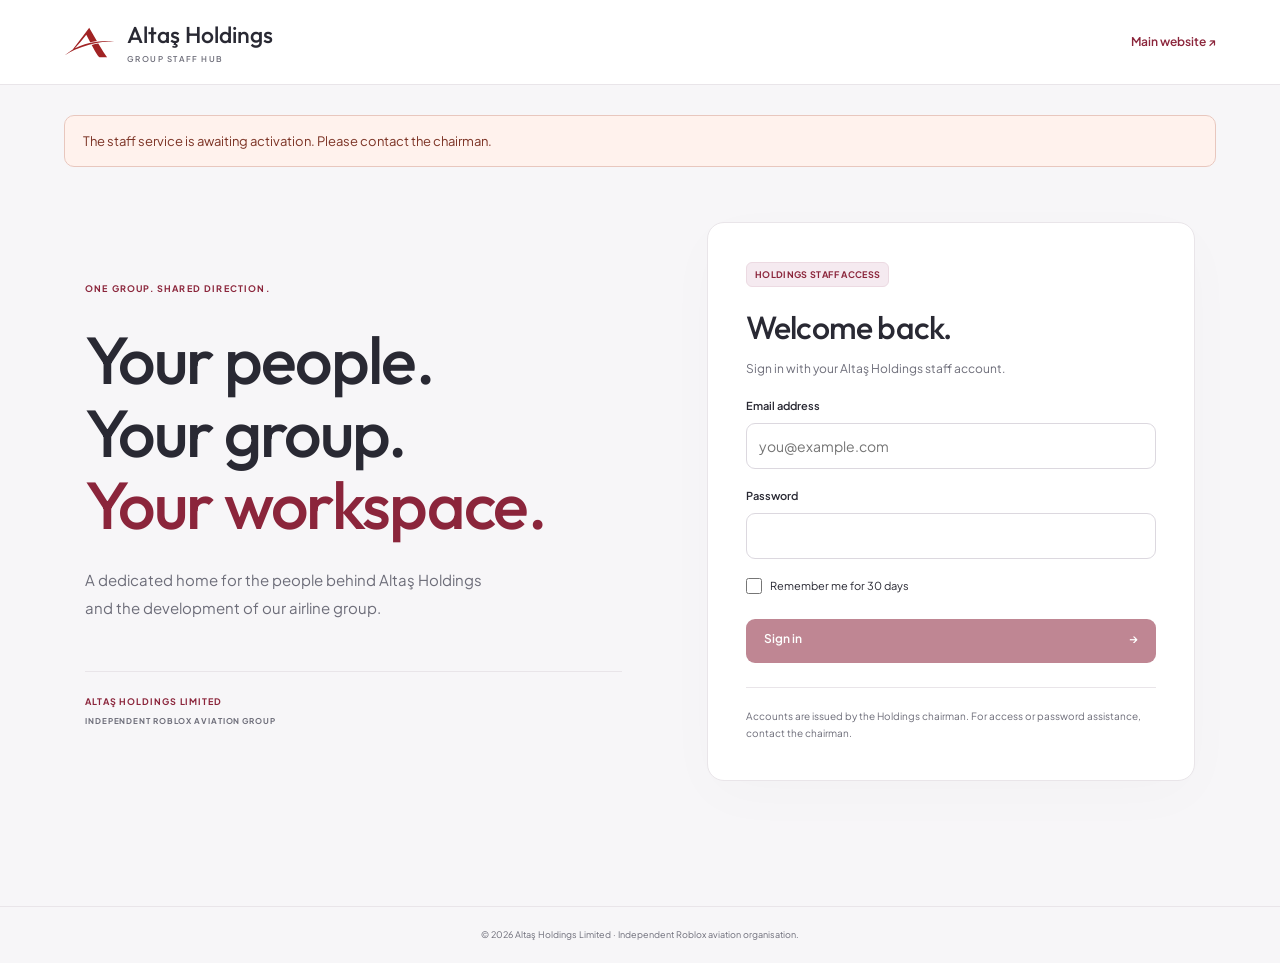
==== staff/index.html @ f90e0956 "Add staff ranks, management permissions, task assignments and audit history" ====
<!doctype html>
<html lang="en"><head><meta charset="utf-8"><meta name="viewport" content="width=device-width,initial-scale=1"><meta name="robots" content="noindex,nofollow"><meta name="theme-color" content="#8b253b"><title>Staff Hub | Altaş Holdings</title><link rel="preconnect" href="https://fonts.googleapis.com"><link rel="preconnect" href="https://fonts.gstatic.com" crossorigin><link href="https://fonts.googleapis.com/css2?family=Outfit:wght@400;500;600;700&family=Plus+Jakarta+Sans:wght@400;500;600;700&display=swap" rel="stylesheet"><link rel="stylesheet" href="/staff/hub.css?v=management-1"><script src="/staff/hub.js?v=management-1" defer></script></head>
<body><header><a class="brand" href="/#/home"><img src="/assets/atlas-logo.svg" alt=""><span>Altaş Holdings<small>GROUP STAFF HUB</small></span></a><a class="back" href="/#/home">Main website ↗</a></header>
<main>
<div id="loading" class="loading" role="status">Connecting to Altaş Staff Hub…</div>
<div id="notice" class="notice" role="status" hidden></div>
<section id="auth" class="auth" hidden><div class="intro"><span class="eyebrow">ONE GROUP. SHARED DIRECTION.</span><h1>Your people.<br>Your group.<br><em>Your workspace.</em></h1><p>A dedicated home for the people behind Altaş Holdings and the development of our airline group.</p><div class="intro-note">ALTAŞ HOLDINGS LIMITED<span>INDEPENDENT ROBLOX AVIATION GROUP</span></div></div>
<div class="auth-card"><span class="tag">HOLDINGS STAFF ACCESS</span><h2 id="auth-title">Welcome back.</h2><p id="auth-description">Sign in with your Altaş Holdings staff account.</p>
<form id="login-form"><label>Email address<input type="email" name="email" autocomplete="username" required maxlength="254" placeholder="you@example.com"></label><label>Password<input type="password" name="password" autocomplete="current-password" required maxlength="128"></label><label class="check"><input type="checkbox" name="remember">Remember me for 30 days</label><button type="submit">Sign in <span>→</span></button></form>
<form id="setup-form" hidden><p class="form-help">First-time setup is for the chairman only. Use the private setup key configured in Cloudflare.</p><label>Setup key<input type="password" name="setupKey" required minlength="32" autocomplete="off"></label><label>Your name<input name="name" required minlength="2" maxlength="80" autocomplete="name"></label><label>Email address<input type="email" name="email" required autocomplete="username" maxlength="254"></label><label>Create password<input type="password" name="password" required minlength="6" maxlength="128" autocomplete="new-password"></label><p class="form-help">Use at least 6 characters.</p><button type="submit">Create chairman account →</button></form>
<form id="invite-form" hidden><p class="form-help">This invitation creates your individual Altaş staff account. Use at least 6 characters for your password.</p><label>Create password<input type="password" name="password" required minlength="6" maxlength="128" autocomplete="new-password"></label><label>Confirm password<input type="password" name="confirm" required minlength="6" maxlength="128" autocomplete="new-password"></label><button type="submit">Create my account →</button></form>
<p class="auth-foot" id="auth-foot">Accounts are issued by the Holdings chairman. For access or password assistance, contact the chairman.</p><button class="text-button" id="setup-toggle" type="button" hidden>First-time chairman setup</button><a id="return-login" href="/staff/" hidden>Return to sign in</a></div></section>
<section id="workspace" class="workspace" hidden><aside><div class="workspace-label">YOUR WORKSPACE</div><button type="button" id="workspace-menu" class="workspace-menu" aria-expanded="false" aria-controls="workspace-nav">Workspace menu ▾</button><nav id="workspace-nav" aria-label="Staff hub"><button class="nav-item active" data-tab="overview">Overview <span>01</span></button><button class="nav-item" data-tab="announcements">Announcements <span>02</span></button><button class="nav-item" data-tab="resources">Documents & links <span>03</span></button><button class="nav-item" data-tab="tasks">Tasks <span>04</span></button><button class="nav-item management-only" data-tab="directory" hidden>Staff directory <span>05</span></button><button class="nav-item chairman-only" data-tab="ranks" hidden>Ranks & permissions <span>06</span></button><button class="nav-item chairman-only" data-tab="activity" hidden>Activity log <span>07</span></button><button class="nav-item chairman-only" data-tab="team" hidden>Staff management <span>08</span></button><button class="nav-item" data-tab="account">My account <span>09</span></button></nav><div class="aside-bottom"><div id="identity"></div><button class="text-button" id="logout">Sign out →</button></div></aside>
<div class="workspace-body"><div class="workspace-top"><span class="eyebrow">ALTAŞ HOLDINGS LIMITED</span><span id="role-badge" class="tag"></span></div>
<section class="tab" id="tab-overview"><div class="welcome"><span>GROUP STAFF HUB</span><h1 id="greeting">Welcome to Altaş.</h1><p>Keep up with group announcements, find shared resources and stay connected with Holdings.</p></div><div id="hub-stats" class="stats-grid" aria-label="Workspace summary"></div><div class="quick-grid"><button class="quick-card" data-tab="tasks"><small>KEEP THINGS MOVING</small><h2>Tasks & assignments</h2><p>Your priorities, progress and upcoming deadlines.</p><b>View tasks ↗</b></button><button class="quick-card" data-tab="announcements"><small>STAY INFORMED</small><h2>Group announcements</h2><p>Updates from Holdings leadership.</p><b>Read updates ↗</b></button><button class="quick-card" data-tab="resources"><small>WORK TOGETHER</small><h2>Your shared resources</h2><p>Documents and links for group staff.</p><b>Browse resources ↗</b></button></div><div class="section-line"><h2>Our airline group</h2><span>OWNED SUBSIDIARY</span></div><article class="company-card"><div class="company-mark">C</div><div><h3>Corendon Airlines Roblox</h3><p>Part of the Altaş Holdings group.</p></div><a href="https://corendonvirtual.zone.id/" target="_blank" rel="noopener noreferrer">Visit airline ↗</a></article><p class="subtle">Your Altaş account is managed by Holdings. Airline staff portals maintain their own access permissions.</p></section>
<section class="tab" id="tab-announcements" hidden><div class="section-heading"><span class="eyebrow">FROM GROUP LEADERSHIP</span><h1>Announcements</h1><p>The latest updates for Altaş Holdings staff.</p></div><form id="announcement-form" class="panel management-only" hidden><h2>Publish an announcement</h2><label>Title<input name="title" required minlength="3" maxlength="120"></label><label>Message<textarea name="body" required minlength="5" maxlength="8000" rows="5"></textarea></label><button type="submit">Publish announcement →</button></form><div id="announcements-list"></div></section>
<section class="tab" id="tab-resources" hidden><div class="section-heading"><span class="eyebrow">THE GROUP TOOLKIT</span><h1>Documents & links</h1><p>Shared resources for your work at Holdings.</p></div><form id="resource-form" class="panel management-only" hidden><h2>Add a shared resource</h2><label>Title<input name="title" required minlength="2" maxlength="120"></label><label>HTTPS link<input name="url" type="url" required placeholder="https://…" maxlength="2000"></label><p class="form-help">Set access permissions in the document’s own service before sharing a link.</p><button type="submit">Add resource →</button></form><div id="resources-list"></div></section>
<section class="tab" id="tab-team" hidden><div class="section-heading"><span class="eyebrow">CHAIRMAN CONTROLS</span><h1>Staff management</h1><p>Invite Holdings staff and manage their access. Assign ranks and departments in the Staff directory.</p></div><form id="new-invite-form" class="panel"><h2>Invite a staff member</h2><div class="fields"><label>Staff name<input name="name" required minlength="2" maxlength="80"></label><label>Email address<input name="email" type="email" required maxlength="254"></label></div><button type="submit">Create invitation →</button><p class="form-help">Invitation links expire after 48 hours. Share each link privately with its intended staff member.</p></form><div id="invite-result" class="panel" hidden><h3>Invitation ready</h3><p>Copy this link and send it privately to the staff member. It is not emailed automatically.</p><label>Private invitation link<input id="invite-link" readonly></label><button id="copy-invite" type="button">Copy invitation link</button></div><h2 class="list-heading">Staff accounts</h2><div id="staff-list"></div><h2 class="list-heading">Pending invitations</h2><div id="pending-list"></div></section>

<section class="tab" id="tab-tasks" hidden><div class="section-heading"><span class="eyebrow">WORK & PRIORITIES</span><h1>Tasks & assignments</h1><p>Management can assign work. Staff can track and update their own tasks.</p></div>
<form id="task-form" class="panel management-only" hidden><h2>Assign a task</h2><label>Title<input name="title" required minlength="3" maxlength="120"></label><label>Details<textarea name="description" maxlength="4000" rows="3"></textarea></label><div class="fields"><label>Assign to<select name="assignee_id" id="task-assignee" required></select></label><label>Due date (optional)<input type="date" name="due_date"></label></div><label>Priority<select name="priority"><option value="normal">Normal</option><option value="high">High</option></select></label><button type="submit">Assign task →</button></form>
<div class="toolbar"><label>Show tasks<select id="task-filter"><option value="open">Open tasks</option><option value="all">All tasks</option><option value="done">Completed tasks</option></select></label><button type="button" class="secondary" id="refresh-tasks">Refresh</button></div><div id="tasks-list"></div></section>
<section class="tab" id="tab-directory" hidden><div class="section-heading"><span class="eyebrow">OUR PEOPLE</span><h1>Staff directory</h1><p>Find staff by name, rank or department. The chairman can update assignments here.</p></div><label class="search-label">Search staff<input type="search" id="staff-search" placeholder="Name, rank, department…" maxlength="100"></label><div id="directory-list"></div></section>
<section class="tab" id="tab-ranks" hidden><div class="section-heading"><span class="eyebrow">CHAIRMAN CONTROLS</span><h1>Ranks & permissions</h1><p>Create ranks and choose their portal permissions. Rank names do not grant chairman access.</p></div><div class="panel permission-note"><h2>Access levels</h2><p><strong>Chairman:</strong> staff invitations, access, ranks, activity log and all management tools.</p><p><strong>Management:</strong> announcements, shared resources, staff directory and task assignments.</p><p><strong>Standard staff:</strong> read announcements and resources, update their own tasks and account.</p></div><form id="rank-form" class="panel"><h2>Create a rank</h2><label>Rank name<input name="name" required minlength="2" maxlength="60" placeholder="e.g. Digital Development Lead"></label><label>Portal permissions<select name="management"><option value="false">Standard staff</option><option value="true">Management</option></select></label><button type="submit">Create rank →</button></form><div id="ranks-list"></div></section>
<section class="tab" id="tab-activity" hidden><div class="section-heading"><span class="eyebrow">CHAIRMAN CONTROLS</span><h1>Management activity</h1><p>The latest 100 rank, access, content and task changes, recorded from this update onwards.</p></div><button id="refresh-activity" type="button" class="secondary">Refresh log</button><div id="activity-list"></div></section>
<section class="tab" id="tab-account" hidden><div class="section-heading"><span class="eyebrow">PERSONAL SETTINGS</span><h1>My account</h1><p id="account-summary"></p></div><form id="password-form" class="panel"><h2>Change password</h2><label>Current password<input type="password" name="currentPassword" required autocomplete="current-password" maxlength="128"></label><label>New password<input type="password" name="password" required minlength="6" maxlength="128" autocomplete="new-password"></label><label>Confirm new password<input type="password" name="confirm" required minlength="6" maxlength="128" autocomplete="new-password"></label><p class="form-help">Use at least 6 characters. Changing your password signs out your other sessions.</p><button type="submit">Update password →</button></form></section>
</div></section></main><footer>© <span id="year"></span> Altaş Holdings Limited · Independent Roblox aviation organisation.</footer></body></html>
---- staff/hub.css ----
:root{--wine:#8b253b;--deep:#642135;--ink:#292933;--muted:#6d6d79;--line:#e9e5e9;--paper:#f7f6f8}*{box-sizing:border-box}body{margin:0;font:14px/1.7 'Plus Jakarta Sans',system-ui,sans-serif;color:var(--ink);background:var(--paper)}[hidden]{display:none!important}a{color:inherit;text-decoration:none}h1,h2,h3,p{margin:0}h1,h2,h3{font-family:Outfit,system-ui,sans-serif;line-height:1.2;font-weight:500;letter-spacing:-.025em}header{height:85px;background:white;border-bottom:1px solid var(--line);padding:0 5%;display:flex;align-items:center;justify-content:space-between;gap:20px}.brand{display:flex;align-items:center;gap:12px;font:500 23px Outfit,sans-serif}.brand img{width:51px;height:48px}.brand small{display:block;font:600 8px 'Plus Jakarta Sans',sans-serif;letter-spacing:.18em;color:var(--muted);margin-top:5px}.back{font-size:12px;color:var(--wine);font-weight:600}main{max-width:1400px;margin:auto;padding:30px 5% 70px;min-height:calc(100svh - 160px)}.auth{display:grid;grid-template-columns:1.1fr 1fr;gap:85px;align-items:center;max-width:1110px;margin:55px auto}.eyebrow{font-size:9px;letter-spacing:.13em;font-weight:700;color:var(--wine)}.intro h1{font-size:clamp(44px,5.2vw,72px);margin:25px 0;line-height:1.09}.intro h1 em{font-style:normal;color:var(--wine)}.intro>p{font-size:15px;max-width:405px;color:var(--muted);line-height:1.9}.intro-note{margin-top:48px;padding-top:22px;border-top:1px solid var(--line);font-size:9px;letter-spacing:.1em;color:var(--wine);font-weight:700}.intro-note span{display:block;font-size:8px;margin-top:6px;color:var(--muted)}.auth-card,.panel,.quick-card,.company-card,.announcement,.resource,.person,.empty{background:white;border:1px solid var(--line);border-radius:17px}.auth-card{padding:38px;box-shadow:0 15px 60px #38203405}.tag{display:inline-block;background:#f5eaf0;border:1px solid #ecdae2;color:var(--wine);border-radius:6px;padding:4px 8px;font-size:9px;font-weight:700;letter-spacing:.04em}.auth-card h2{font-size:32px;margin:21px 0 12px}.auth-card>p{font-size:12px;color:var(--muted)}label{display:block;font-size:11px;font-weight:600;margin:18px 0 0}input,textarea{width:100%;display:block;margin-top:7px;border:1px solid #dcd8df;border-radius:9px;padding:12px;font:14px 'Plus Jakarta Sans',sans-serif;background:white;color:var(--ink);min-height:46px}textarea{resize:vertical}button{font:600 12px 'Plus Jakarta Sans',sans-serif;cursor:pointer;border:0;border-radius:9px;background:var(--wine);color:white;min-height:44px;padding:12px 18px;transition:background .2s}button:hover{background:var(--deep)}button:disabled{opacity:.55;cursor:wait}form>button{margin-top:24px}#login-form>button,#invite-form>button,#setup-form>button{width:100%;display:flex;justify-content:space-between}.check{display:flex;align-items:center;gap:8px;font-weight:400}.check input{margin:0;width:16px;height:16px;min-height:0;accent-color:var(--wine)}.auth-foot{margin-top:24px!important;padding-top:20px;border-top:1px solid var(--line);font-size:10px!important}.form-help{font-size:11px;color:var(--muted);margin-top:12px}.text-button{background:none;color:var(--wine);font-size:11px;padding:8px 0}.text-button:hover{background:none;color:var(--deep);text-decoration:underline}#return-login{display:block;margin-top:18px;color:var(--wine);font-size:12px}.notice{position:sticky;top:12px;z-index:20;background:#fff2ed;border:1px solid #e8c7be;border-radius:10px;padding:14px 18px;margin-bottom:24px;color:#7c3325;font-size:13px;white-space:pre-wrap}.notice.success{background:#eef7f1;border-color:#c0dccb;color:#245a3a}.loading{padding:70px 0;text-align:center;color:var(--muted)}.workspace{display:grid;grid-template-columns:210px minmax(0,1fr);gap:40px;margin-top:6px}aside{border-right:1px solid var(--line);padding:25px 24px 0 0}.workspace-label{font-size:8px;font-weight:700;letter-spacing:.13em;color:var(--muted);margin-bottom:20px}.nav-item{width:100%;text-align:left;background:transparent;color:var(--muted);padding:12px;margin:3px 0;font-size:11px;display:flex;align-items:center;justify-content:space-between;gap:8px}.nav-item span{font-size:9px;opacity:.6}.nav-item:hover,.nav-item.active{background:#f0e3e9;color:var(--wine)}.aside-bottom{margin-top:70px;padding-top:20px;border-top:1px solid var(--line);font-size:11px}.aside-bottom small{display:block;color:var(--muted);font-size:9px;overflow-wrap:anywhere}.workspace-top{display:flex;justify-content:space-between;align-items:center;gap:20px;margin:16px 0 28px}.welcome{background:linear-gradient(120deg,#9b2d45,#73233b);color:white;padding:34px;border-radius:17px}.welcome>span{font-size:8px;letter-spacing:.14em;color:#f5dce5}.welcome h1{font-size:clamp(29px,3vw,43px);margin:12px 0 15px}.welcome p{font-size:12px;color:#f1dce5;max-width:550px}.quick-grid{display:grid;grid-template-columns:1fr 1fr;gap:18px;margin-top:22px}.quick-card{color:var(--ink);text-align:left;padding:26px;min-height:195px}.quick-card:hover{background:#fff;border-color:#c49aab}.quick-card small{font-size:8px;color:var(--wine);letter-spacing:.12em}.quick-card h2{font-size:23px;margin-top:18px}.quick-card p{font-size:11px;color:var(--muted);margin-top:9px;font-weight:400}.quick-card b{display:block;margin-top:20px;font-size:11px;color:var(--wine)}.section-line{display:flex;justify-content:space-between;align-items:center;gap:20px;margin:35px 0 16px}.section-line h2,.list-heading{font-size:21px}.section-line span{font-size:8px;letter-spacing:.08em;color:var(--muted)}.company-card{padding:22px;display:flex;align-items:center;gap:18px}.company-mark{display:grid;place-items:center;width:46px;height:46px;border-radius:12px;background:#fff1f1;color:#c32935;font:600 28px Outfit,sans-serif}.company-card h3{font-size:19px}.company-card p{font-size:10px;color:var(--muted);margin-top:5px}.company-card a{font-size:10px;color:var(--wine);margin-left:auto}.subtle{font-size:10px;color:var(--muted);margin-top:22px}.section-heading{margin:36px 0 28px}.section-heading h1{font-size:40px;margin:12px 0}.section-heading p{font-size:12px;color:var(--muted)}.panel{padding:28px;margin-bottom:24px}.panel h2{font-size:23px}.panel p{font-size:11px;color:var(--muted);margin-top:12px}.fields{display:grid;grid-template-columns:1fr 1fr;gap:18px}.announcement,.resource,.person{padding:24px;margin-bottom:14px}.announcement h2{font-size:25px}.announcement .meta{font-size:10px;color:var(--muted);margin:10px 0 18px}.announcement .body{white-space:pre-wrap;overflow-wrap:anywhere;font-size:13px}.resource{display:flex;justify-content:space-between;align-items:center;gap:20px}.resource a{font-weight:600;color:var(--wine);overflow-wrap:anywhere}.person{display:flex;align-items:center;justify-content:space-between;gap:18px}.person h3{font-size:20px}.person small{display:block;color:var(--muted);font-size:10px;overflow-wrap:anywhere}.person button{font-size:10px;padding:9px 12px}.empty{padding:35px;color:var(--muted);font-size:12px;border-style:dashed}.list-heading{margin:30px 0 18px}.delete-button{background:#faf1f3;color:var(--wine);min-height:36px;padding:8px 12px;font-size:10px}.delete-button:hover{background:#f1dbe1}footer{padding:20px 5%;font-size:9px;color:var(--muted);border-top:1px solid var(--line);text-align:center}:focus-visible{outline:3px solid #be7a91;outline-offset:3px}input:focus-visible,textarea:focus-visible{outline-offset:1px}
@media(max-width:950px){.auth{gap:35px;margin:35px auto}.auth-card{padding:28px}.workspace{grid-template-columns:175px minmax(0,1fr);gap:25px}.quick-grid{grid-template-columns:1fr}.quick-card{min-height:0}.intro h1{font-size:50px}}
@media(max-width:680px){header{height:72px;padding:0 20px}.brand{font-size:19px}.brand img{width:42px;height:40px}.back{font-size:10px}main{padding:20px 18px 45px}.auth{grid-template-columns:1fr;margin:10px auto;gap:26px}.intro h1{font-size:40px;margin:14px 0}.intro h1 br{display:none}.intro h1 em{display:block}.intro>p{font-size:12px}.intro-note{display:none}.eyebrow{font-size:8px}.auth-card{padding:25px}.workspace{display:block}aside{border:0;padding:0}.workspace-label{display:none}aside nav{display:flex;gap:7px;overflow:auto;padding-bottom:12px;border-bottom:1px solid var(--line)}.nav-item{width:auto;flex-shrink:0;font-size:10px;padding:10px 13px;margin:0}.nav-item span{display:none}.aside-bottom{display:none}.workspace-top{margin:20px 0}.welcome{padding:26px}.welcome h1{font-size:31px}.quick-grid{grid-template-columns:1fr;gap:12px}.quick-card{padding:22px}.company-card{gap:12px;flex-wrap:wrap;padding:20px}.company-card h3{font-size:17px}.company-card a{margin-left:58px}.section-heading h1{font-size:34px}.section-heading{margin-top:28px}.fields{grid-template-columns:1fr;gap:0}.panel{padding:22px}.person{align-items:flex-start;flex-direction:column}.section-line span{font-size:7px}.resource{align-items:flex-start}.announcement{padding:22px}.workspace-body{min-width:0}}
@media(prefers-reduced-motion:reduce){*{transition:none!important}}

select{width:100%;display:block;margin-top:7px;border:1px solid #dcd8df;border-radius:9px;padding:12px;font:14px 'Plus Jakarta Sans',sans-serif;background:white;color:var(--ink);min-height:46px}select:focus-visible{outline:3px solid #be7a91;outline-offset:1px}.stats-grid{display:grid;grid-template-columns:repeat(3,minmax(0,1fr));gap:14px;margin-top:22px}.stat-card{background:white;border:1px solid var(--line);border-radius:14px;padding:18px}.stat-card strong{display:block;color:var(--wine);font:500 30px Outfit,sans-serif}.stat-card span{font-size:11px;color:var(--muted)}.secondary{background:#eee5ea;color:var(--wine)}.secondary:hover{background:#e4d3dc}.toolbar{display:flex;align-items:flex-end;gap:16px;justify-content:space-between;margin:0 0 22px}.toolbar label{flex:1;max-width:300px;margin:0}.search-label{margin-bottom:24px}.directory-card{display:block}.directory-card .tag{margin-top:12px}.profile-form{padding-top:10px;margin-top:14px;border-top:1px solid var(--line)}.profile-form>button{margin-top:18px}.task-card h2{margin-top:14px}.task-description{white-space:pre-wrap;overflow-wrap:anywhere}.task-card>button{margin-top:15px}.task-card>label{max-width:300px}.overdue{color:#a72b38!important;font-weight:600}.activity-card{margin-top:14px}.activity-card .meta{font-size:10px}.permission-note p{line-height:1.8}.directory-card h2,.task-card h2{overflow-wrap:anywhere}.workspace aside{padding-right:15px}.workspace{grid-template-columns:220px minmax(0,1fr)}
@media(max-width:950px){.workspace{grid-template-columns:185px minmax(0,1fr)}}
@media(max-width:680px){.workspace{display:block}.stats-grid{gap:8px}.stat-card{padding:13px 10px}.stat-card span{font-size:9px}.stat-card strong{font-size:25px}.toolbar{gap:10px}.directory-card .fields{display:block}}

.workspace-menu{display:none}@media(max-width:680px){.workspace-menu{display:flex;width:100%;justify-content:space-between;background:white;color:var(--wine);border:1px solid var(--line);text-align:left;font-size:12px}.workspace-menu:hover{background:#f0e3e9}aside nav{display:none;overflow:visible;margin-top:10px;padding:0 0 12px}aside.menu-open nav{display:grid;grid-template-columns:1fr 1fr;gap:6px}.nav-item{width:100%;font-size:11px;white-space:normal;justify-content:flex-start;text-align:left}}
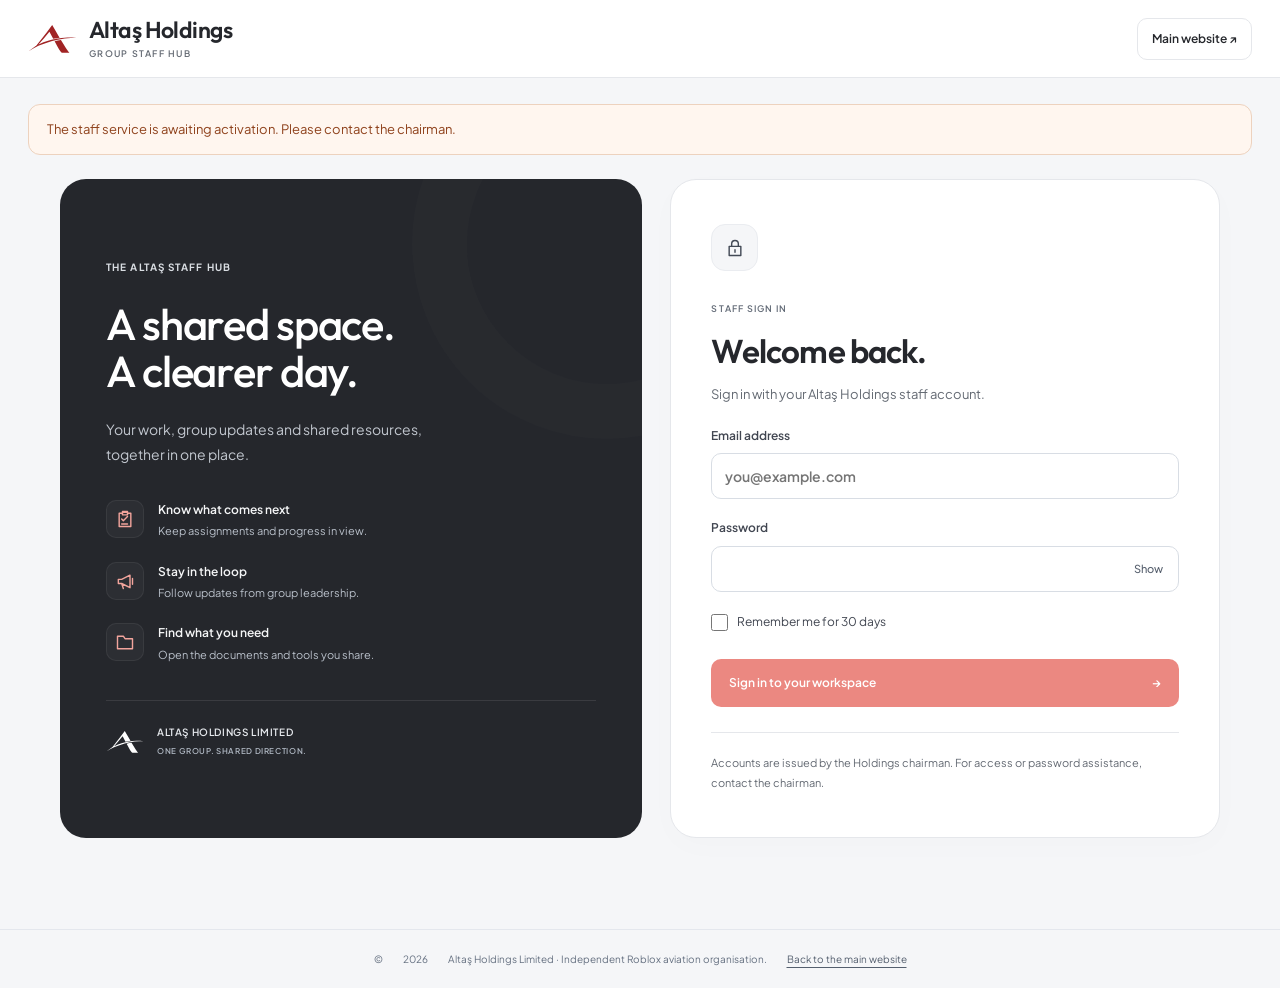
==== commit e078feab: "Polish Altaş public pages and redesign the staff workspace with task previews, accessible navigation" ====
--- a/staff/index.html
+++ b/staff/index.html
@@ -1,27 +1,28 @@
 <!doctype html>
-<html lang="en"><head><meta charset="utf-8"><meta name="viewport" content="width=device-width,initial-scale=1"><meta name="robots" content="noindex,nofollow"><meta name="theme-color" content="#8b253b"><title>Staff Hub | Altaş Holdings</title><link rel="preconnect" href="https://fonts.googleapis.com"><link rel="preconnect" href="https://fonts.gstatic.com" crossorigin><link href="https://fonts.googleapis.com/css2?family=Outfit:wght@400;500;600;700&family=Plus+Jakarta+Sans:wght@400;500;600;700&display=swap" rel="stylesheet"><link rel="stylesheet" href="/staff/hub.css?v=management-1"><script src="/staff/hub.js?v=management-1" defer></script></head>
-<body><header><a class="brand" href="/#/home"><img src="/assets/atlas-logo.svg" alt=""><span>Altaş Holdings<small>GROUP STAFF HUB</small></span></a><a class="back" href="/#/home">Main website ↗</a></header>
-<main>
-<div id="loading" class="loading" role="status">Connecting to Altaş Staff Hub…</div>
-<div id="notice" class="notice" role="status" hidden></div>
-<section id="auth" class="auth" hidden><div class="intro"><span class="eyebrow">ONE GROUP. SHARED DIRECTION.</span><h1>Your people.<br>Your group.<br><em>Your workspace.</em></h1><p>A dedicated home for the people behind Altaş Holdings and the development of our airline group.</p><div class="intro-note">ALTAŞ HOLDINGS LIMITED<span>INDEPENDENT ROBLOX AVIATION GROUP</span></div></div>
-<div class="auth-card"><span class="tag">HOLDINGS STAFF ACCESS</span><h2 id="auth-title">Welcome back.</h2><p id="auth-description">Sign in with your Altaş Holdings staff account.</p>
-<form id="login-form"><label>Email address<input type="email" name="email" autocomplete="username" required maxlength="254" placeholder="you@example.com"></label><label>Password<input type="password" name="password" autocomplete="current-password" required maxlength="128"></label><label class="check"><input type="checkbox" name="remember">Remember me for 30 days</label><button type="submit">Sign in <span>→</span></button></form>
+<html lang="en"><head><meta charset="utf-8"><meta name="viewport" content="width=device-width,initial-scale=1"><meta name="robots" content="noindex,nofollow"><meta name="theme-color" content="#8b253b"><title>Staff Hub | Altaş Holdings</title><link rel="preconnect" href="https://fonts.googleapis.com"><link rel="preconnect" href="https://fonts.gstatic.com" crossorigin><link href="https://fonts.googleapis.com/css2?family=Outfit:wght@400;500;600;700&family=Plus+Jakarta+Sans:wght@400;500;600;700&display=swap" rel="stylesheet"><link rel="stylesheet" href="/staff/hub.css?v=launch-20261030"><script src="/staff/hub.js?v=launch-20261030" defer></script></head>
+<body><a class="skip-link" href="#hub-main">Skip to workspace</a><header><a class="brand" href="/#/home"><img src="/assets/atlas-logo.svg" alt=""><span>Altaş Holdings<small>GROUP STAFF HUB</small></span></a><a class="back" href="/#/home">Main website ↗</a></header>
+<main id="hub-main" tabindex="-1">
+<div id="loading" class="loading" role="status"><span class="loading-dot" aria-hidden="true"></span>Opening your workspace…</div>
+<div id="notice" class="notice" role="status" tabindex="-1" hidden></div>
+<section id="auth" class="auth" hidden><div class="intro"><span class="eyebrow">THE ALTAŞ STAFF HUB</span><h1>A shared space.<br>A clearer day.</h1><p>Your work, group updates and shared resources, together in one place.</p><ul class="auth-benefits"><li><span data-icon="tasks" aria-hidden="true"></span><div><strong>Know what comes next</strong><span>Keep assignments and progress in view.</span></div></li><li><span data-icon="announcements" aria-hidden="true"></span><div><strong>Stay in the loop</strong><span>Follow updates from group leadership.</span></div></li><li><span data-icon="resources" aria-hidden="true"></span><div><strong>Find what you need</strong><span>Open the documents and tools you share.</span></div></li></ul><div class="intro-note"><img src="/assets/atlas-logo.svg" alt=""><div>ALTAŞ HOLDINGS LIMITED<span>ONE GROUP. SHARED DIRECTION.</span></div></div></div>
+<div class="auth-card"><span class="auth-lock" data-icon="lock" aria-hidden="true"></span><span class="tag">STAFF SIGN IN</span><h2 id="auth-title">Welcome back.</h2><p id="auth-description">Sign in with your Altaş Holdings staff account.</p>
+<form id="login-form"><label>Email address<input type="email" name="email" autocomplete="username" required maxlength="254" placeholder="you@example.com"></label><label>Password<input type="password" name="password" autocomplete="current-password" required maxlength="128"></label><label class="check"><input type="checkbox" name="remember">Remember me for 30 days</label><button type="submit">Sign in to your workspace <span aria-hidden="true">→</span></button></form>
 <form id="setup-form" hidden><p class="form-help">First-time setup is for the chairman only. Use the private setup key configured in Cloudflare.</p><label>Setup key<input type="password" name="setupKey" required minlength="32" autocomplete="off"></label><label>Your name<input name="name" required minlength="2" maxlength="80" autocomplete="name"></label><label>Email address<input type="email" name="email" required autocomplete="username" maxlength="254"></label><label>Create password<input type="password" name="password" required minlength="6" maxlength="128" autocomplete="new-password"></label><p class="form-help">Use at least 6 characters.</p><button type="submit">Create chairman account →</button></form>
 <form id="invite-form" hidden><p class="form-help">This invitation creates your individual Altaş staff account. Use at least 6 characters for your password.</p><label>Create password<input type="password" name="password" required minlength="6" maxlength="128" autocomplete="new-password"></label><label>Confirm password<input type="password" name="confirm" required minlength="6" maxlength="128" autocomplete="new-password"></label><button type="submit">Create my account →</button></form>
 <p class="auth-foot" id="auth-foot">Accounts are issued by the Holdings chairman. For access or password assistance, contact the chairman.</p><button class="text-button" id="setup-toggle" type="button" hidden>First-time chairman setup</button><a id="return-login" href="/staff/" hidden>Return to sign in</a></div></section>
-<section id="workspace" class="workspace" hidden><aside><div class="workspace-label">YOUR WORKSPACE</div><button type="button" id="workspace-menu" class="workspace-menu" aria-expanded="false" aria-controls="workspace-nav">Workspace menu ▾</button><nav id="workspace-nav" aria-label="Staff hub"><button class="nav-item active" data-tab="overview">Overview <span>01</span></button><button class="nav-item" data-tab="announcements">Announcements <span>02</span></button><button class="nav-item" data-tab="resources">Documents & links <span>03</span></button><button class="nav-item" data-tab="tasks">Tasks <span>04</span></button><button class="nav-item management-only" data-tab="directory" hidden>Staff directory <span>05</span></button><button class="nav-item chairman-only" data-tab="ranks" hidden>Ranks & permissions <span>06</span></button><button class="nav-item chairman-only" data-tab="activity" hidden>Activity log <span>07</span></button><button class="nav-item chairman-only" data-tab="team" hidden>Staff management <span>08</span></button><button class="nav-item" data-tab="account">My account <span>09</span></button></nav><div class="aside-bottom"><div id="identity"></div><button class="text-button" id="logout">Sign out →</button></div></aside>
-<div class="workspace-body"><div class="workspace-top"><span class="eyebrow">ALTAŞ HOLDINGS LIMITED</span><span id="role-badge" class="tag"></span></div>
-<section class="tab" id="tab-overview"><div class="welcome"><span>GROUP STAFF HUB</span><h1 id="greeting">Welcome to Altaş.</h1><p>Keep up with group announcements, find shared resources and stay connected with Holdings.</p></div><div id="hub-stats" class="stats-grid" aria-label="Workspace summary"></div><div class="quick-grid"><button class="quick-card" data-tab="tasks"><small>KEEP THINGS MOVING</small><h2>Tasks & assignments</h2><p>Your priorities, progress and upcoming deadlines.</p><b>View tasks ↗</b></button><button class="quick-card" data-tab="announcements"><small>STAY INFORMED</small><h2>Group announcements</h2><p>Updates from Holdings leadership.</p><b>Read updates ↗</b></button><button class="quick-card" data-tab="resources"><small>WORK TOGETHER</small><h2>Your shared resources</h2><p>Documents and links for group staff.</p><b>Browse resources ↗</b></button></div><div class="section-line"><h2>Our airline group</h2><span>OWNED SUBSIDIARY</span></div><article class="company-card"><div class="company-mark">C</div><div><h3>Corendon Airlines Roblox</h3><p>Part of the Altaş Holdings group.</p></div><a href="https://corendonvirtual.zone.id/" target="_blank" rel="noopener noreferrer">Visit airline ↗</a></article><p class="subtle">Your Altaş account is managed by Holdings. Airline staff portals maintain their own access permissions.</p></section>
-<section class="tab" id="tab-announcements" hidden><div class="section-heading"><span class="eyebrow">FROM GROUP LEADERSHIP</span><h1>Announcements</h1><p>The latest updates for Altaş Holdings staff.</p></div><form id="announcement-form" class="panel management-only" hidden><h2>Publish an announcement</h2><label>Title<input name="title" required minlength="3" maxlength="120"></label><label>Message<textarea name="body" required minlength="5" maxlength="8000" rows="5"></textarea></label><button type="submit">Publish announcement →</button></form><div id="announcements-list"></div></section>
-<section class="tab" id="tab-resources" hidden><div class="section-heading"><span class="eyebrow">THE GROUP TOOLKIT</span><h1>Documents & links</h1><p>Shared resources for your work at Holdings.</p></div><form id="resource-form" class="panel management-only" hidden><h2>Add a shared resource</h2><label>Title<input name="title" required minlength="2" maxlength="120"></label><label>HTTPS link<input name="url" type="url" required placeholder="https://…" maxlength="2000"></label><p class="form-help">Set access permissions in the document’s own service before sharing a link.</p><button type="submit">Add resource →</button></form><div id="resources-list"></div></section>
-<section class="tab" id="tab-team" hidden><div class="section-heading"><span class="eyebrow">CHAIRMAN CONTROLS</span><h1>Staff management</h1><p>Invite Holdings staff and manage their access. Assign ranks and departments in the Staff directory.</p></div><form id="new-invite-form" class="panel"><h2>Invite a staff member</h2><div class="fields"><label>Staff name<input name="name" required minlength="2" maxlength="80"></label><label>Email address<input name="email" type="email" required maxlength="254"></label></div><button type="submit">Create invitation →</button><p class="form-help">Invitation links expire after 48 hours. Share each link privately with its intended staff member.</p></form><div id="invite-result" class="panel" hidden><h3>Invitation ready</h3><p>Copy this link and send it privately to the staff member. It is not emailed automatically.</p><label>Private invitation link<input id="invite-link" readonly></label><button id="copy-invite" type="button">Copy invitation link</button></div><h2 class="list-heading">Staff accounts</h2><div id="staff-list"></div><h2 class="list-heading">Pending invitations</h2><div id="pending-list"></div></section>
+<section id="workspace" class="workspace" hidden><aside><div class="workspace-label"><img src="/assets/atlas-logo.svg" alt=""><span>GROUP WORKSPACE<small>Altaş Holdings</small></span></div><button type="button" id="workspace-menu" class="workspace-menu" aria-expanded="false" aria-controls="workspace-nav">Workspace menu ▾</button><nav id="workspace-nav" aria-label="Staff hub"><button type="button" class="nav-item active " data-tab="overview"><span data-icon="overview" aria-hidden="true"></span><span class="nav-label">Overview</span></button><button type="button" class="nav-item  " data-tab="tasks"><span data-icon="tasks" aria-hidden="true"></span><span class="nav-label">Tasks</span></button><button type="button" class="nav-item  " data-tab="announcements"><span data-icon="announcements" aria-hidden="true"></span><span class="nav-label">Announcements</span></button><button type="button" class="nav-item  " data-tab="resources"><span data-icon="resources" aria-hidden="true"></span><span class="nav-label">Documents & links</span></button><span class="nav-group-label management-only" hidden>MANAGEMENT</span><button type="button" class="nav-item  management-only" data-tab="directory" hidden><span data-icon="directory" aria-hidden="true"></span><span class="nav-label">Staff directory</span></button><button type="button" class="nav-item  chairman-only" data-tab="team" hidden><span data-icon="team" aria-hidden="true"></span><span class="nav-label">Staff management</span></button><button type="button" class="nav-item  chairman-only" data-tab="ranks" hidden><span data-icon="ranks" aria-hidden="true"></span><span class="nav-label">Ranks & permissions</span></button><button type="button" class="nav-item  chairman-only" data-tab="activity" hidden><span data-icon="activity" aria-hidden="true"></span><span class="nav-label">Activity log</span></button><span class="nav-group-label">PERSONAL</span><button type="button" class="nav-item  " data-tab="account"><span data-icon="account" aria-hidden="true"></span><span class="nav-label">My account</span></button></nav><div class="aside-bottom"><span class="identity-avatar" id="identity-avatar" aria-hidden="true"></span><div id="identity"></div><button class="text-button" id="logout">Sign out</button></div></aside>
+<div class="workspace-body"><div class="workspace-top"><div><span id="workspace-section">Overview</span><small id="workspace-date"></small></div><span id="role-badge" class="tag"></span></div>
+<section class="tab" tabindex="-1" id="tab-overview"><div class="welcome"><div><span>YOUR GROUP WORKSPACE</span><h1 id="greeting">Welcome to Altaş.</h1><p>A clear view of your priorities and everything happening across the group.</p></div><button type="button" class="welcome-action" data-tab="tasks">View tasks <span aria-hidden="true">↗</span></button></div><div id="hub-stats" class="stats-grid" aria-label="Workspace summary"></div><div class="dashboard-grid"><section class="dashboard-panel"><div class="panel-heading"><div><span class="eyebrow">UP NEXT</span><h2 id="task-preview-title">Your task list</h2></div><button class="text-button" type="button" data-tab="tasks">View all <span aria-hidden="true">→</span></button></div><div id="overview-tasks" aria-live="polite"></div></section><section class="dashboard-panel"><div class="panel-heading"><div><span class="eyebrow">FROM THE GROUP</span><h2>Latest update</h2></div><button class="text-button" type="button" data-tab="announcements">View all <span aria-hidden="true">→</span></button></div><div id="overview-announcement" aria-live="polite"></div></section></div><div class="quick-grid"><button class="quick-card" type="button" data-tab="tasks"><span data-icon="tasks" aria-hidden="true"></span><div><h2>Tasks & assignments</h2><p>Your priorities and progress.</p></div><b aria-hidden="true">↗</b></button><button class="quick-card" type="button" data-tab="announcements"><span data-icon="announcements" aria-hidden="true"></span><div><h2>Announcements</h2><p>Updates from leadership.</p></div><b aria-hidden="true">↗</b></button><button class="quick-card" type="button" data-tab="resources"><span data-icon="resources" aria-hidden="true"></span><div><h2>Documents & links</h2><p>Your shared group toolkit.</p></div><b aria-hidden="true">↗</b></button></div><div class="section-line"><h2>Our airline group</h2><span>OWNED SUBSIDIARY</span></div><article class="company-card"><div class="company-mark" data-icon="airline" aria-hidden="true"></div><div><h3>Corendon Airlines Roblox</h3><p>Part of the Altaş Holdings group.</p></div><a href="https://corendonvirtual.zone.id/" target="_blank" rel="noopener noreferrer">Visit airline ↗</a></article><p class="subtle">Your Altaş account is managed by Holdings. Airline staff portals maintain their own access permissions.</p></section>
+<section class="tab" tabindex="-1" id="tab-announcements" hidden><div class="section-heading"><span class="eyebrow">FROM GROUP LEADERSHIP</span><h1>Announcements</h1><p>The latest updates for Altaş Holdings staff.</p></div><form id="announcement-form" class="panel management-only" hidden><h2>Publish an announcement</h2><label>Title<input name="title" required minlength="3" maxlength="120"></label><label>Message<textarea name="body" required minlength="5" maxlength="8000" rows="5"></textarea></label><button type="submit">Publish announcement →</button></form><div id="announcements-list"></div></section>
+<section class="tab" tabindex="-1" id="tab-resources" hidden><div class="section-heading"><span class="eyebrow">THE GROUP TOOLKIT</span><h1>Documents & links</h1><p>Shared resources for your work at Holdings.</p></div><form id="resource-form" class="panel management-only" hidden><h2>Add a shared resource</h2><label>Title<input name="title" required minlength="2" maxlength="120"></label><label>HTTPS link<input name="url" type="url" required placeholder="https://…" maxlength="2000"></label><p class="form-help">Set access permissions in the document’s own service before sharing a link.</p><button type="submit">Add resource →</button></form><div id="resources-list"></div></section>
+<section class="tab" tabindex="-1" id="tab-team" hidden><div class="section-heading"><span class="eyebrow">CHAIRMAN CONTROLS</span><h1>Staff management</h1><p>Invite Holdings staff and manage their access. Assign ranks and departments in the Staff directory.</p></div><form id="new-invite-form" class="panel"><h2>Invite a staff member</h2><div class="fields"><label>Staff name<input name="name" required minlength="2" maxlength="80"></label><label>Email address<input name="email" type="email" required maxlength="254"></label></div><button type="submit">Create invitation →</button><p class="form-help">Invitation links expire after 48 hours. Share each link privately with its intended staff member.</p></form><div id="invite-result" class="panel" hidden><h3>Invitation ready</h3><p>Copy this link and send it privately to the staff member. It is not emailed automatically.</p><label>Private invitation link<input id="invite-link" readonly></label><button id="copy-invite" type="button">Copy invitation link</button></div><h2 class="list-heading">Staff accounts</h2><div id="staff-list"></div><h2 class="list-heading">Pending invitations</h2><div id="pending-list"></div></section>
 
-<section class="tab" id="tab-tasks" hidden><div class="section-heading"><span class="eyebrow">WORK & PRIORITIES</span><h1>Tasks & assignments</h1><p>Management can assign work. Staff can track and update their own tasks.</p></div>
+<section class="tab" tabindex="-1" id="tab-tasks" hidden><div class="section-heading"><span class="eyebrow">WORK & PRIORITIES</span><h1>Tasks & assignments</h1><p>Management can assign work. Staff can track and update their own tasks.</p></div>
 <form id="task-form" class="panel management-only" hidden><h2>Assign a task</h2><label>Title<input name="title" required minlength="3" maxlength="120"></label><label>Details<textarea name="description" maxlength="4000" rows="3"></textarea></label><div class="fields"><label>Assign to<select name="assignee_id" id="task-assignee" required></select></label><label>Due date (optional)<input type="date" name="due_date"></label></div><label>Priority<select name="priority"><option value="normal">Normal</option><option value="high">High</option></select></label><button type="submit">Assign task →</button></form>
 <div class="toolbar"><label>Show tasks<select id="task-filter"><option value="open">Open tasks</option><option value="all">All tasks</option><option value="done">Completed tasks</option></select></label><button type="button" class="secondary" id="refresh-tasks">Refresh</button></div><div id="tasks-list"></div></section>
-<section class="tab" id="tab-directory" hidden><div class="section-heading"><span class="eyebrow">OUR PEOPLE</span><h1>Staff directory</h1><p>Find staff by name, rank or department. The chairman can update assignments here.</p></div><label class="search-label">Search staff<input type="search" id="staff-search" placeholder="Name, rank, department…" maxlength="100"></label><div id="directory-list"></div></section>
-<section class="tab" id="tab-ranks" hidden><div class="section-heading"><span class="eyebrow">CHAIRMAN CONTROLS</span><h1>Ranks & permissions</h1><p>Create ranks and choose their portal permissions. Rank names do not grant chairman access.</p></div><div class="panel permission-note"><h2>Access levels</h2><p><strong>Chairman:</strong> staff invitations, access, ranks, activity log and all management tools.</p><p><strong>Management:</strong> announcements, shared resources, staff directory and task assignments.</p><p><strong>Standard staff:</strong> read announcements and resources, update their own tasks and account.</p></div><form id="rank-form" class="panel"><h2>Create a rank</h2><label>Rank name<input name="name" required minlength="2" maxlength="60" placeholder="e.g. Digital Development Lead"></label><label>Portal permissions<select name="management"><option value="false">Standard staff</option><option value="true">Management</option></select></label><button type="submit">Create rank →</button></form><div id="ranks-list"></div></section>
-<section class="tab" id="tab-activity" hidden><div class="section-heading"><span class="eyebrow">CHAIRMAN CONTROLS</span><h1>Management activity</h1><p>The latest 100 rank, access, content and task changes, recorded from this update onwards.</p></div><button id="refresh-activity" type="button" class="secondary">Refresh log</button><div id="activity-list"></div></section>
-<section class="tab" id="tab-account" hidden><div class="section-heading"><span class="eyebrow">PERSONAL SETTINGS</span><h1>My account</h1><p id="account-summary"></p></div><form id="password-form" class="panel"><h2>Change password</h2><label>Current password<input type="password" name="currentPassword" required autocomplete="current-password" maxlength="128"></label><label>New password<input type="password" name="password" required minlength="6" maxlength="128" autocomplete="new-password"></label><label>Confirm new password<input type="password" name="confirm" required minlength="6" maxlength="128" autocomplete="new-password"></label><p class="form-help">Use at least 6 characters. Changing your password signs out your other sessions.</p><button type="submit">Update password →</button></form></section>
-</div></section></main><footer>© <span id="year"></span> Altaş Holdings Limited · Independent Roblox aviation organisation.</footer></body></html>
+<section class="tab" tabindex="-1" id="tab-directory" hidden><div class="section-heading"><span class="eyebrow">OUR PEOPLE</span><h1>Staff directory</h1><p>Find staff by name, rank or department. The chairman can update assignments here.</p></div><label class="search-label">Search staff<input type="search" id="staff-search" placeholder="Name, rank, department…" maxlength="100"></label><div id="directory-list"></div></section>
+<section class="tab" tabindex="-1" id="tab-ranks" hidden><div class="section-heading"><span class="eyebrow">CHAIRMAN CONTROLS</span><h1>Ranks & permissions</h1><p>Create ranks and choose their portal permissions. Rank names do not grant chairman access.</p></div><div class="panel permission-note"><h2>Access levels</h2><p><strong>Chairman:</strong> staff invitations, access, ranks, activity log and all management tools.</p><p><strong>Management:</strong> announcements, shared resources, staff directory and task assignments.</p><p><strong>Standard staff:</strong> read announcements and resources, update their own tasks and account.</p></div><form id="rank-form" class="panel"><h2>Create a rank</h2><label>Rank name<input name="name" required minlength="2" maxlength="60" placeholder="e.g. Digital Development Lead"></label><label>Portal permissions<select name="management"><option value="false">Standard staff</option><option value="true">Management</option></select></label><button type="submit">Create rank →</button></form><div id="ranks-list"></div></section>
+<section class="tab" tabindex="-1" id="tab-activity" hidden><div class="section-heading"><span class="eyebrow">CHAIRMAN CONTROLS</span><h1>Management activity</h1><p>The latest 100 changes to ranks, access, announcements, resources and tasks.</p></div><button id="refresh-activity" type="button" class="secondary">Refresh log</button><div id="activity-list"></div></section>
+<section class="tab" tabindex="-1" id="tab-account" hidden><div class="section-heading"><span class="eyebrow">PERSONAL SETTINGS</span><h1>My account</h1><p id="account-summary"></p></div><form id="password-form" class="panel"><h2>Change password</h2><label>Current password<input type="password" name="currentPassword" required autocomplete="current-password" maxlength="128"></label><label>New password<input type="password" name="password" required minlength="6" maxlength="128" autocomplete="new-password"></label><label>Confirm new password<input type="password" name="confirm" required minlength="6" maxlength="128" autocomplete="new-password"></label><p class="form-help">Use at least 6 characters. Changing your password signs out your other sessions.</p><button type="submit">Update password →</button></form></section>
+</div></section></main><footer>© <span id="year"></span> Altaş Holdings Limited · Independent Roblox aviation organisation.<a href="/#/home">Back to the main website</a></footer><noscript><p class="noscript-note">Please enable JavaScript to sign in to the Staff Hub. <a href="/#/home">Return to the main website</a></p></noscript></body></html>
+
--- a/staff/hub.css
+++ b/staff/hub.css
@@ -1,10 +1,187 @@
-:root{--wine:#8b253b;--deep:#642135;--ink:#292933;--muted:#6d6d79;--line:#e9e5e9;--paper:#f7f6f8}*{box-sizing:border-box}body{margin:0;font:14px/1.7 'Plus Jakarta Sans',system-ui,sans-serif;color:var(--ink);background:var(--paper)}[hidden]{display:none!important}a{color:inherit;text-decoration:none}h1,h2,h3,p{margin:0}h1,h2,h3{font-family:Outfit,system-ui,sans-serif;line-height:1.2;font-weight:500;letter-spacing:-.025em}header{height:85px;background:white;border-bottom:1px solid var(--line);padding:0 5%;display:flex;align-items:center;justify-content:space-between;gap:20px}.brand{display:flex;align-items:center;gap:12px;font:500 23px Outfit,sans-serif}.brand img{width:51px;height:48px}.brand small{display:block;font:600 8px 'Plus Jakarta Sans',sans-serif;letter-spacing:.18em;color:var(--muted);margin-top:5px}.back{font-size:12px;color:var(--wine);font-weight:600}main{max-width:1400px;margin:auto;padding:30px 5% 70px;min-height:calc(100svh - 160px)}.auth{display:grid;grid-template-columns:1.1fr 1fr;gap:85px;align-items:center;max-width:1110px;margin:55px auto}.eyebrow{font-size:9px;letter-spacing:.13em;font-weight:700;color:var(--wine)}.intro h1{font-size:clamp(44px,5.2vw,72px);margin:25px 0;line-height:1.09}.intro h1 em{font-style:normal;color:var(--wine)}.intro>p{font-size:15px;max-width:405px;color:var(--muted);line-height:1.9}.intro-note{margin-top:48px;padding-top:22px;border-top:1px solid var(--line);font-size:9px;letter-spacing:.1em;color:var(--wine);font-weight:700}.intro-note span{display:block;font-size:8px;margin-top:6px;color:var(--muted)}.auth-card,.panel,.quick-card,.company-card,.announcement,.resource,.person,.empty{background:white;border:1px solid var(--line);border-radius:17px}.auth-card{padding:38px;box-shadow:0 15px 60px #38203405}.tag{display:inline-block;background:#f5eaf0;border:1px solid #ecdae2;color:var(--wine);border-radius:6px;padding:4px 8px;font-size:9px;font-weight:700;letter-spacing:.04em}.auth-card h2{font-size:32px;margin:21px 0 12px}.auth-card>p{font-size:12px;color:var(--muted)}label{display:block;font-size:11px;font-weight:600;margin:18px 0 0}input,textarea{width:100%;display:block;margin-top:7px;border:1px solid #dcd8df;border-radius:9px;padding:12px;font:14px 'Plus Jakarta Sans',sans-serif;background:white;color:var(--ink);min-height:46px}textarea{resize:vertical}button{font:600 12px 'Plus Jakarta Sans',sans-serif;cursor:pointer;border:0;border-radius:9px;background:var(--wine);color:white;min-height:44px;padding:12px 18px;transition:background .2s}button:hover{background:var(--deep)}button:disabled{opacity:.55;cursor:wait}form>button{margin-top:24px}#login-form>button,#invite-form>button,#setup-form>button{width:100%;display:flex;justify-content:space-between}.check{display:flex;align-items:center;gap:8px;font-weight:400}.check input{margin:0;width:16px;height:16px;min-height:0;accent-color:var(--wine)}.auth-foot{margin-top:24px!important;padding-top:20px;border-top:1px solid var(--line);font-size:10px!important}.form-help{font-size:11px;color:var(--muted);margin-top:12px}.text-button{background:none;color:var(--wine);font-size:11px;padding:8px 0}.text-button:hover{background:none;color:var(--deep);text-decoration:underline}#return-login{display:block;margin-top:18px;color:var(--wine);font-size:12px}.notice{position:sticky;top:12px;z-index:20;background:#fff2ed;border:1px solid #e8c7be;border-radius:10px;padding:14px 18px;margin-bottom:24px;color:#7c3325;font-size:13px;white-space:pre-wrap}.notice.success{background:#eef7f1;border-color:#c0dccb;color:#245a3a}.loading{padding:70px 0;text-align:center;color:var(--muted)}.workspace{display:grid;grid-template-columns:210px minmax(0,1fr);gap:40px;margin-top:6px}aside{border-right:1px solid var(--line);padding:25px 24px 0 0}.workspace-label{font-size:8px;font-weight:700;letter-spacing:.13em;color:var(--muted);margin-bottom:20px}.nav-item{width:100%;text-align:left;background:transparent;color:var(--muted);padding:12px;margin:3px 0;font-size:11px;display:flex;align-items:center;justify-content:space-between;gap:8px}.nav-item span{font-size:9px;opacity:.6}.nav-item:hover,.nav-item.active{background:#f0e3e9;color:var(--wine)}.aside-bottom{margin-top:70px;padding-top:20px;border-top:1px solid var(--line);font-size:11px}.aside-bottom small{display:block;color:var(--muted);font-size:9px;overflow-wrap:anywhere}.workspace-top{display:flex;justify-content:space-between;align-items:center;gap:20px;margin:16px 0 28px}.welcome{background:linear-gradient(120deg,#9b2d45,#73233b);color:white;padding:34px;border-radius:17px}.welcome>span{font-size:8px;letter-spacing:.14em;color:#f5dce5}.welcome h1{font-size:clamp(29px,3vw,43px);margin:12px 0 15px}.welcome p{font-size:12px;color:#f1dce5;max-width:550px}.quick-grid{display:grid;grid-template-columns:1fr 1fr;gap:18px;margin-top:22px}.quick-card{color:var(--ink);text-align:left;padding:26px;min-height:195px}.quick-card:hover{background:#fff;border-color:#c49aab}.quick-card small{font-size:8px;color:var(--wine);letter-spacing:.12em}.quick-card h2{font-size:23px;margin-top:18px}.quick-card p{font-size:11px;color:var(--muted);margin-top:9px;font-weight:400}.quick-card b{display:block;margin-top:20px;font-size:11px;color:var(--wine)}.section-line{display:flex;justify-content:space-between;align-items:center;gap:20px;margin:35px 0 16px}.section-line h2,.list-heading{font-size:21px}.section-line span{font-size:8px;letter-spacing:.08em;color:var(--muted)}.company-card{padding:22px;display:flex;align-items:center;gap:18px}.company-mark{display:grid;place-items:center;width:46px;height:46px;border-radius:12px;background:#fff1f1;color:#c32935;font:600 28px Outfit,sans-serif}.company-card h3{font-size:19px}.company-card p{font-size:10px;color:var(--muted);margin-top:5px}.company-card a{font-size:10px;color:var(--wine);margin-left:auto}.subtle{font-size:10px;color:var(--muted);margin-top:22px}.section-heading{margin:36px 0 28px}.section-heading h1{font-size:40px;margin:12px 0}.section-heading p{font-size:12px;color:var(--muted)}.panel{padding:28px;margin-bottom:24px}.panel h2{font-size:23px}.panel p{font-size:11px;color:var(--muted);margin-top:12px}.fields{display:grid;grid-template-columns:1fr 1fr;gap:18px}.announcement,.resource,.person{padding:24px;margin-bottom:14px}.announcement h2{font-size:25px}.announcement .meta{font-size:10px;color:var(--muted);margin:10px 0 18px}.announcement .body{white-space:pre-wrap;overflow-wrap:anywhere;font-size:13px}.resource{display:flex;justify-content:space-between;align-items:center;gap:20px}.resource a{font-weight:600;color:var(--wine);overflow-wrap:anywhere}.person{display:flex;align-items:center;justify-content:space-between;gap:18px}.person h3{font-size:20px}.person small{display:block;color:var(--muted);font-size:10px;overflow-wrap:anywhere}.person button{font-size:10px;padding:9px 12px}.empty{padding:35px;color:var(--muted);font-size:12px;border-style:dashed}.list-heading{margin:30px 0 18px}.delete-button{background:#faf1f3;color:var(--wine);min-height:36px;padding:8px 12px;font-size:10px}.delete-button:hover{background:#f1dbe1}footer{padding:20px 5%;font-size:9px;color:var(--muted);border-top:1px solid var(--line);text-align:center}:focus-visible{outline:3px solid #be7a91;outline-offset:3px}input:focus-visible,textarea:focus-visible{outline-offset:1px}
-@media(max-width:950px){.auth{gap:35px;margin:35px auto}.auth-card{padding:28px}.workspace{grid-template-columns:175px minmax(0,1fr);gap:25px}.quick-grid{grid-template-columns:1fr}.quick-card{min-height:0}.intro h1{font-size:50px}}
-@media(max-width:680px){header{height:72px;padding:0 20px}.brand{font-size:19px}.brand img{width:42px;height:40px}.back{font-size:10px}main{padding:20px 18px 45px}.auth{grid-template-columns:1fr;margin:10px auto;gap:26px}.intro h1{font-size:40px;margin:14px 0}.intro h1 br{display:none}.intro h1 em{display:block}.intro>p{font-size:12px}.intro-note{display:none}.eyebrow{font-size:8px}.auth-card{padding:25px}.workspace{display:block}aside{border:0;padding:0}.workspace-label{display:none}aside nav{display:flex;gap:7px;overflow:auto;padding-bottom:12px;border-bottom:1px solid var(--line)}.nav-item{width:auto;flex-shrink:0;font-size:10px;padding:10px 13px;margin:0}.nav-item span{display:none}.aside-bottom{display:none}.workspace-top{margin:20px 0}.welcome{padding:26px}.welcome h1{font-size:31px}.quick-grid{grid-template-columns:1fr;gap:12px}.quick-card{padding:22px}.company-card{gap:12px;flex-wrap:wrap;padding:20px}.company-card h3{font-size:17px}.company-card a{margin-left:58px}.section-heading h1{font-size:34px}.section-heading{margin-top:28px}.fields{grid-template-columns:1fr;gap:0}.panel{padding:22px}.person{align-items:flex-start;flex-direction:column}.section-line span{font-size:7px}.resource{align-items:flex-start}.announcement{padding:22px}.workspace-body{min-width:0}}
-@media(prefers-reduced-motion:reduce){*{transition:none!important}}
-
-select{width:100%;display:block;margin-top:7px;border:1px solid #dcd8df;border-radius:9px;padding:12px;font:14px 'Plus Jakarta Sans',sans-serif;background:white;color:var(--ink);min-height:46px}select:focus-visible{outline:3px solid #be7a91;outline-offset:1px}.stats-grid{display:grid;grid-template-columns:repeat(3,minmax(0,1fr));gap:14px;margin-top:22px}.stat-card{background:white;border:1px solid var(--line);border-radius:14px;padding:18px}.stat-card strong{display:block;color:var(--wine);font:500 30px Outfit,sans-serif}.stat-card span{font-size:11px;color:var(--muted)}.secondary{background:#eee5ea;color:var(--wine)}.secondary:hover{background:#e4d3dc}.toolbar{display:flex;align-items:flex-end;gap:16px;justify-content:space-between;margin:0 0 22px}.toolbar label{flex:1;max-width:300px;margin:0}.search-label{margin-bottom:24px}.directory-card{display:block}.directory-card .tag{margin-top:12px}.profile-form{padding-top:10px;margin-top:14px;border-top:1px solid var(--line)}.profile-form>button{margin-top:18px}.task-card h2{margin-top:14px}.task-description{white-space:pre-wrap;overflow-wrap:anywhere}.task-card>button{margin-top:15px}.task-card>label{max-width:300px}.overdue{color:#a72b38!important;font-weight:600}.activity-card{margin-top:14px}.activity-card .meta{font-size:10px}.permission-note p{line-height:1.8}.directory-card h2,.task-card h2{overflow-wrap:anywhere}.workspace aside{padding-right:15px}.workspace{grid-template-columns:220px minmax(0,1fr)}
-@media(max-width:950px){.workspace{grid-template-columns:185px minmax(0,1fr)}}
-@media(max-width:680px){.workspace{display:block}.stats-grid{gap:8px}.stat-card{padding:13px 10px}.stat-card span{font-size:9px}.stat-card strong{font-size:25px}.toolbar{gap:10px}.directory-card .fields{display:block}}
-
-.workspace-menu{display:none}@media(max-width:680px){.workspace-menu{display:flex;width:100%;justify-content:space-between;background:white;color:var(--wine);border:1px solid var(--line);text-align:left;font-size:12px}.workspace-menu:hover{background:#f0e3e9}aside nav{display:none;overflow:visible;margin-top:10px;padding:0 0 12px}aside.menu-open nav{display:grid;grid-template-columns:1fr 1fr;gap:6px}.nav-item{width:100%;font-size:11px;white-space:normal;justify-content:flex-start;text-align:left}}
+:root{--wine:#dc281b;--deep:#bd2016;--ink:#25272c;--muted:#646a73;--line:#e5e7eb;--paper:#f5f6f8;--white:#fff;--radius:20px}
+*{box-sizing:border-box}
+[hidden]{display:none!important}
+html{scroll-behavior:smooth;scroll-padding-top:100px}
+body{margin:0;background:var(--paper);color:var(--ink);font:14px/1.65 'Plus Jakarta Sans',system-ui,sans-serif;-webkit-font-smoothing:antialiased}
+a{color:inherit;text-decoration:none}
+button,input,select,textarea{font:inherit}
+button,a{-webkit-tap-highlight-color:transparent}
+button{cursor:pointer}
+h1,h2,h3,p{margin:0}
+h1,h2,h3{font-family:Outfit,system-ui,sans-serif;font-weight:600;letter-spacing:-.025em;line-height:1.2}
+h1{font-size:36px}h2{font-size:23px}h3{font-size:20px}
+:focus-visible{outline:3px solid #476eb0;outline-offset:4px}
+input:focus-visible,select:focus-visible,textarea:focus-visible{outline-offset:1px}
+.skip-link{position:absolute;left:20px;top:-70px;z-index:100;background:#fff;padding:12px 18px;border:1px solid var(--line);border-radius:10px}
+.skip-link:focus{top:14px}
+header{height:78px;background:#fff;border-bottom:1px solid var(--line);padding:0 max(28px,calc((100vw - 1460px)/2));display:flex;align-items:center;justify-content:space-between;gap:20px}
+.brand{display:flex;align-items:center;gap:12px;font:600 23px/1.1 Outfit,sans-serif;letter-spacing:-.025em}
+.brand img{width:49px;height:43px;object-fit:contain}
+.brand small{display:block;font:600 9px/1.4 'Plus Jakarta Sans',sans-serif;letter-spacing:.14em;color:var(--muted);margin-top:6px}
+.back{display:inline-flex;align-items:center;justify-content:center;gap:10px;font-size:12px;font-weight:600;min-height:42px;padding:9px 14px;border:1px solid var(--line);border-radius:10px;background:#fff;transition:background .2s}
+.back:hover{background:#f3f4f6}
+main{max-width:1516px;margin:auto;padding:26px 28px 56px;min-height:calc(100svh - 145px)}
+.auth{display:grid;grid-template-columns:1.06fr 1fr;gap:28px;align-items:stretch;max-width:1160px;margin:24px auto 35px}
+.intro{background:#25272c;color:white;border-radius:26px;padding:46px;display:flex;flex-direction:column;justify-content:center;min-height:610px;position:relative;overflow:hidden}
+.intro:after{content:'';position:absolute;width:280px;height:280px;border:55px solid #ffffff03;border-radius:50%;right:-160px;top:-130px;pointer-events:none}
+.eyebrow{display:block;font-size:10px;font-weight:700;letter-spacing:.11em;color:#666c76}
+.intro .eyebrow{color:#d9dde2}
+.intro h1{font-size:clamp(36px,3.4vw,49px);font-weight:500;line-height:1.1;margin:24px 0 22px;letter-spacing:-.03em}
+.intro>p{color:#c2c7cf;font-size:14px;line-height:1.8;max-width:370px}
+.auth-benefits{list-style:none;padding:0;margin:32px 0 0;display:grid;gap:21px}
+.auth-benefits li{display:flex;gap:14px;align-items:flex-start}
+.auth-benefits li>span{display:grid;place-items:center;background:#ffffff09;border:1px solid #ffffff10;border-radius:10px;width:38px;height:38px;flex:none;color:#f2a49c}
+.auth-benefits strong{font-size:12px;font-weight:600;color:#f4f5f6;display:block}
+.auth-benefits div>span{font-size:11px;color:#b9c0ca;display:block;margin-top:3px}
+.intro-note{display:flex;gap:13px;align-items:center;border-top:1px solid #ffffff18;padding-top:23px;margin-top:36px;font-size:10px;font-weight:600;letter-spacing:.06em;color:#e6e9ed}
+.intro-note img{width:38px;height:33px;filter:brightness(0) invert(1)}
+.intro-note div>span{display:block;font-size:8px;color:#aeb6c1;margin-top:4px;letter-spacing:.08em}
+.auth-card{background:#fff;border:1px solid var(--line);border-radius:26px;padding:44px 40px;align-self:center;box-shadow:0 8px 32px #25272c04}
+.auth-lock{display:grid;place-items:center;background:#f5f6f8;border:1px solid #eaecf0;border-radius:14px;width:47px;height:47px;margin-bottom:24px;color:#424955}
+.auth-card .tag{background:none;border:0;padding:0;color:#626a76;letter-spacing:.12em;font-size:9px}
+.auth-card h2{font-size:33px;margin:13px 0 12px;font-weight:600}
+.auth-card>p{font-size:13px;color:var(--muted);line-height:1.8}
+label{display:block;font-size:12px;font-weight:600;margin:19px 0 0;color:#414651}
+input,select,textarea{display:block;width:100%;min-height:46px;margin-top:8px;border:1px solid #d8dde4;border-radius:10px;background:#fff;color:var(--ink);padding:11px 13px;font-size:14px;line-height:1.5;transition:border-color .2s,box-shadow .2s}
+input:hover,select:hover,textarea:hover{border-color:#bbc3cf}
+textarea{resize:vertical;min-height:105px}
+input[readonly]{background:#f8f9fa}
+button{border:1px solid transparent;border-radius:10px;background:var(--wine);color:#fff;min-height:44px;padding:11px 17px;font-size:12px;font-weight:600;line-height:1.5;transition:background .18s,border-color .18s,box-shadow .18s}
+button:hover{background:var(--deep)}
+button:disabled{opacity:.55;cursor:wait}
+form>button{margin-top:22px}
+#login-form>button,#invite-form>button,#setup-form>button{width:100%;display:flex;justify-content:space-between;align-items:center;gap:16px;min-height:48px;margin-top:25px}
+.check{display:flex;align-items:center;gap:9px;font-size:12px;font-weight:400;margin-top:18px;min-height:24px}
+.check input{margin:0;width:17px;height:17px;min-height:0;flex:none;accent-color:var(--wine)}
+.password-field{position:relative}
+.password-field input{padding-right:70px}
+.password-toggle{position:absolute;right:5px;top:5px;min-height:36px;padding:6px 10px;background:transparent;color:#58616f;font-size:11px;border-radius:7px;font-weight:500}
+.password-toggle:hover{background:#eff1f4;color:#222}
+.auth-foot{margin-top:25px!important;border-top:1px solid var(--line);padding-top:20px;font-size:11px!important;line-height:1.8}
+.form-help{font-size:11px!important;font-weight:400;color:var(--muted);margin-top:11px;line-height:1.7}
+.text-button{background:transparent;border:0;box-shadow:none;color:#424b59;padding:8px 0;font-size:12px;min-height:40px}
+.text-button:hover{background:transparent;color:#bc261c;text-decoration:underline;text-underline-offset:4px}
+#return-login{display:block;font-size:12px;margin-top:18px;text-decoration:underline;text-underline-offset:4px}
+.notice{background:#fff6ef;color:#8f421c;border:1px solid #edd2be;border-radius:12px;padding:14px 18px;margin:0 0 22px;font-size:13px;white-space:pre-wrap;overflow-wrap:anywhere}
+.notice.success{color:#246446;background:#eff8f2;border-color:#cae2d3}
+.loading{display:flex;align-items:center;justify-content:center;gap:13px;padding:80px 20px;color:var(--muted);font-size:13px}
+.loading-dot{width:18px;height:18px;border:2px solid #dce0e6;border-top-color:#dc281b;border-radius:50%;animation:hub-spin .8s linear infinite}
+@keyframes hub-spin{to{transform:rotate(360deg)}}
+.workspace{display:grid;grid-template-columns:238px minmax(0,1fr);gap:30px;align-items:start}
+aside{background:#25272c;color:#d0d5dd;border-radius:21px;padding:24px 15px 18px;position:sticky;top:22px}
+.workspace-label{display:flex;align-items:center;gap:11px;padding:0 13px 23px;border-bottom:1px solid #ffffff13;margin-bottom:19px}
+.workspace-label img{width:35px;height:31px;object-fit:contain;filter:brightness(0) invert(1)}
+.workspace-label>span{font-size:8px;letter-spacing:.11em;font-weight:600;color:#aeb5c1}
+.workspace-label small{display:block;font:500 20px/1.2 Outfit,sans-serif;letter-spacing:0;color:#fff;margin-top:4px}
+.nav-item{display:flex;align-items:center;gap:12px;width:100%;text-align:left;background:transparent;color:#c1c7d0;border:1px solid transparent;padding:11px 13px;margin:4px 0;min-height:46px;font-size:12px;font-weight:500;line-height:1.4}
+.nav-item .nav-label{flex:1}
+.nav-item>span[data-icon]{flex:none;color:#9ba4b2}
+.nav-item:hover{background:#ffffff08;color:white}
+.nav-item.active{background:#fff;color:#23262c;box-shadow:0 3px 9px #0000000d}
+.nav-item.active>span[data-icon]{color:#d92a1e}
+.nav-group-label{display:block;font-size:8px;letter-spacing:.13em;font-weight:600;color:#929ba8;padding:20px 13px 6px}
+.aside-bottom{display:grid;grid-template-columns:32px minmax(0,1fr);gap:10px;align-items:center;margin:26px 11px 0;padding-top:23px;border-top:1px solid #ffffff16}
+.identity-avatar{width:32px;height:32px;background:#ffffff12;color:#fff;display:grid;place-items:center;border-radius:10px;font-size:11px;font-weight:600}
+#identity strong{font-size:11px;font-weight:600;color:#f5f6f7;display:block;overflow-wrap:anywhere}
+#identity small{display:block;color:#aab3c1;font-size:9px;overflow-wrap:anywhere;margin-top:3px}
+.aside-bottom #logout{grid-column:1/-1;color:#bbc3ce;justify-self:start;padding:5px 0;min-height:34px;font-size:11px}
+.workspace-body{min-width:0}
+.workspace-top{display:flex;align-items:center;justify-content:space-between;gap:18px;margin:4px 0 23px;padding:2px 0 19px;border-bottom:1px solid #e3e6eb}
+#workspace-section{font-size:13px;font-weight:600;color:#454c58}
+#workspace-date{display:block;font-size:10px;color:#657080;margin-top:3px}
+.tag{display:inline-flex;align-items:center;border:1px solid #e1e5eb;background:#f3f5f8;color:#5c6573;border-radius:7px;padding:4px 8px;font-size:9px;letter-spacing:.04em;font-weight:600;line-height:1.5}
+.welcome{display:flex;align-items:center;justify-content:space-between;gap:28px;border:1px solid #e1e5eb;border-radius:19px;background:#fff;padding:28px 30px}
+.welcome>div>span{font-size:9px;font-weight:700;letter-spacing:.12em;color:#657080}
+.welcome h1{font-size:clamp(29px,2.5vw,38px);font-weight:500;margin:11px 0 12px;overflow-wrap:anywhere}
+.welcome p{max-width:530px;color:#69727f;font-size:12px;line-height:1.8}
+.welcome-action{white-space:nowrap;flex:none;display:flex;gap:14px;align-items:center}
+.stats-grid{display:grid;grid-template-columns:repeat(3,minmax(0,1fr));gap:15px;margin-top:18px}
+.stat-card{display:flex;align-items:center;justify-content:space-between;gap:10px;background:#fff;border:1px solid var(--line);border-radius:15px;padding:19px 20px;text-align:left;color:#282c32}
+.stat-card:hover{background:#fff;border-color:#c2c9d4;box-shadow:0 3px 14px #25272c05}
+.stat-card strong{display:block;font:500 30px/1.1 Outfit,sans-serif;color:#282c32}
+.stat-card span.stat-label{display:block;font-size:11px;font-weight:400;color:#6c7582;margin-top:7px}
+.stat-card>span[data-icon]{color:#777f8b;background:#f5f6f8;display:grid;place-items:center;border-radius:12px;width:40px;height:40px;flex:none}
+.dashboard-grid{display:grid;grid-template-columns:1.15fr 1fr;gap:18px;margin-top:22px;align-items:stretch}
+.dashboard-panel{background:#fff;border:1px solid var(--line);border-radius:18px;overflow:hidden;min-width:0}
+.panel-heading{display:flex;align-items:center;justify-content:space-between;gap:14px;padding:22px 23px 18px;border-bottom:1px solid #edf0f3}
+.panel-heading h2{font-size:21px;font-weight:500;margin-top:7px}
+.panel-heading .eyebrow{font-size:8px}
+.panel-heading .text-button{font-size:11px;white-space:nowrap}
+.preview-task{padding:16px 22px;border-bottom:1px solid #edf0f3;display:flex;align-items:flex-start;gap:12px}
+.preview-task:last-child{border-bottom:0}
+.preview-task>span[data-icon]{color:#87909d;flex:none;padding-top:2px}
+.preview-task h3{font:600 12px/1.6 'Plus Jakarta Sans',sans-serif;letter-spacing:0;overflow-wrap:anywhere}
+.preview-task .meta{font-size:10px;color:#657080;margin-top:5px;line-height:1.7}
+.preview-task .tag{font-size:8px;margin-top:8px}
+.preview-empty{padding:30px 24px;color:#6d7683;line-height:1.8;font-size:12px}
+.preview-empty strong{display:block;color:#414955;font-size:13px;font-weight:600;margin-bottom:6px}
+.preview-update{padding:22px 24px}
+.preview-update h3{font-size:23px;margin:10px 0 12px;overflow-wrap:anywhere}
+.preview-update .meta{font-size:10px;color:#657080}
+.preview-update .preview-body{font-size:12px;color:#66707e;line-height:1.9;white-space:pre-wrap;overflow-wrap:anywhere;display:-webkit-box;-webkit-line-clamp:4;-webkit-box-orient:vertical;overflow:hidden}
+.quick-grid{display:grid;grid-template-columns:repeat(3,minmax(0,1fr));gap:14px;margin-top:22px}
+.quick-card{background:#eef0f3;color:var(--ink);border:1px solid #e7eaf0;border-radius:14px;padding:19px 17px;display:flex;align-items:flex-start;gap:12px;text-align:left;min-height:100px}
+.quick-card:hover{background:#e7eaf0;border-color:#dce1e8}
+.quick-card>span[data-icon]{color:#636d7b;flex:none;padding-top:2px}
+.quick-card h2{font-size:16px;font-weight:500;line-height:1.3;letter-spacing:-.015em}
+.quick-card p{font-size:10px;color:#657080;font-weight:400;line-height:1.7;margin-top:8px}
+.quick-card b{margin-left:auto;font-size:15px;color:#747d89;font-weight:400}
+.section-line{display:flex;align-items:center;justify-content:space-between;gap:15px;margin:31px 0 15px}
+.section-line h2,.list-heading{font-size:22px;font-weight:500}
+.section-line span{font-size:8px;letter-spacing:.08em;color:#657080}
+.company-card{display:flex;align-items:center;gap:15px;border:1px solid var(--line);background:#fff;border-radius:16px;padding:20px 23px}
+.company-mark{display:grid;place-items:center;width:43px;height:43px;flex:none;background:#fff1ef;border:1px solid #f9e3e0;color:#cb2c21;border-radius:12px}
+.company-card h3{font-size:19px;font-weight:500}
+.company-card p{font-size:11px;color:#657080;margin-top:5px}
+.company-card a{margin-left:auto;color:#414955;font-size:11px;min-height:40px;display:flex;align-items:center}
+.company-card a:hover{color:#bd2016}
+.subtle{font-size:10px;line-height:1.8;color:#657080;margin-top:19px}
+.section-heading{margin:28px 0}
+.section-heading .eyebrow{font-size:9px}
+.section-heading h1{font-size:36px;font-weight:500;margin:11px 0 13px}
+.section-heading p{font-size:13px;color:#6d7683;max-width:650px;line-height:1.9;overflow-wrap:anywhere}
+.panel,.announcement,.resource,.person,.empty{background:#fff;border:1px solid var(--line);border-radius:17px;padding:26px;margin-bottom:18px;min-width:0}
+.panel{max-width:960px}
+.panel h2{font-size:24px;font-weight:500}
+.panel p{font-size:12px;line-height:1.85;color:#6d7683;margin-top:11px}
+.fields{display:grid;grid-template-columns:1fr 1fr;gap:18px}
+.announcement h2{font-size:26px;font-weight:500;overflow-wrap:anywhere}
+.announcement .meta{font-size:10px;color:#657080;margin:10px 0 18px}
+.announcement .body{white-space:pre-wrap;overflow-wrap:anywhere;font-size:13px;line-height:1.9;color:#4b5360}
+.resource{display:flex;justify-content:space-between;gap:20px;align-items:center}
+.resource a{color:#3f4e66;font-size:13px;font-weight:600;overflow-wrap:anywhere;min-height:40px;display:flex;align-items:center}
+.resource a:hover{text-decoration:underline;text-underline-offset:4px}
+.person{display:flex;align-items:center;justify-content:space-between;gap:20px}
+.person h3{font-size:21px;font-weight:500;overflow-wrap:anywhere}
+.person small{font-size:11px;color:#657080;display:block;margin-top:6px;overflow-wrap:anywhere}
+.person button{font-size:11px;flex-shrink:0}
+.empty{border-style:dashed;color:#6d7683;font-size:12px;padding:30px;line-height:1.85}
+.list-heading{margin:28px 0 16px}
+.delete-button{background:#fff1ef;color:#b92c22;border:1px solid #f6d9d5;font-size:11px;min-height:38px;padding:8px 12px;margin-top:16px}
+.delete-button:hover{background:#fbe1dd;color:#9a2118}
+.secondary{background:#fff;color:#4f5b6e;border:1px solid #dce1e8;box-shadow:0 1px 3px #25272c05}
+.secondary:hover{background:#f1f3f6;border-color:#c9d0db}
+.toolbar{display:flex;justify-content:space-between;align-items:flex-end;gap:16px;margin-bottom:22px}
+.toolbar label{flex:1;max-width:300px;margin:0}
+.search-label{margin:0 0 23px;max-width:450px}
+.profile-form{border-top:1px solid var(--line);margin-top:20px;padding-top:2px}
+.profile-form>button{margin-top:19px}
+.directory-card .tag{margin-top:12px}
+.task-card h2{margin-top:13px;overflow-wrap:anywhere}
+.task-description{white-space:pre-wrap;overflow-wrap:anywhere}
+.task-card>button{margin-top:16px}
+.task-card>label{max-width:300px}
+.overdue{color:#b92c22!important;font-weight:600}
+.activity-card h3{font-size:19px;font-weight:500}
+.activity-card .meta{font-size:10px}
+footer{display:flex;align-items:center;justify-content:center;gap:20px;flex-wrap:wrap;padding:20px 28px;border-top:1px solid #e4e7ed;color:#657080;font-size:10px;line-height:1.8}
+footer a{color:#545f6e;text-decoration:underline;text-underline-offset:4px}
+.hub-icon{display:block;width:20px;height:20px;stroke:currentColor;stroke-width:1.7;fill:none;stroke-linecap:round;stroke-linejoin:round}
+.workspace-menu{display:none}
+.tab:focus{outline:none}
+.noscript-note{text-align:center;margin:30px;font-size:14px}
+@media(max-width:1200px){.quick-grid{grid-template-columns:1fr}.quick-card{min-height:0;align-items:center}.quick-card p{margin-top:4px}.welcome{align-items:flex-start}.welcome-action{padding:10px 13px}.workspace{gap:24px;grid-template-columns:220px minmax(0,1fr)}.dashboard-grid{grid-template-columns:1fr}.auth{gap:24px}.intro{padding:35px}.auth-card{padding:35px}}
+@media(max-width:950px){main{padding:22px 22px 45px}.workspace{grid-template-columns:196px minmax(0,1fr);gap:22px}aside{padding:21px 12px 15px}.nav-item{font-size:11px;padding:11px 10px;gap:10px}.workspace-label{padding:0 8px 20px;gap:8px}.workspace-label small{font-size:18px}.workspace-label img{width:30px}.welcome{padding:24px;flex-direction:column;gap:20px}.stats-grid{gap:10px}.stat-card{padding:17px 13px}.stat-card>span[data-icon]{display:none}.auth{gap:20px}.intro{padding:30px}.intro h1{font-size:40px}.auth-card{padding:30px}.auth-benefits{gap:18px}.auth-benefits div>span{font-size:10px}}
+@media(max-width:720px){header{height:72px;padding:0 20px}.brand{font-size:20px;gap:9px}.brand img{width:42px;height:37px}.brand small{font-size:8px}.back{font-size:11px;padding:8px 10px;min-height:40px}main{padding:19px 18px 38px}.auth{grid-template-columns:1fr;margin:2px auto 18px;gap:18px;max-width:550px}.intro{min-height:0;padding:27px;border-radius:21px}.intro h1{font-size:37px;margin:17px 0 15px}.intro>p{font-size:12px}.auth-benefits,.intro-note{display:none}.auth-card{padding:28px;border-radius:21px}.auth-lock{display:none}.auth-card h2{font-size:30px}.auth-card>p{font-size:12px}.workspace{display:block}aside{position:static;background:#25272c;border-radius:15px;padding:10px 12px}.workspace-label,.aside-bottom{display:none}.workspace-menu{display:flex;align-items:center;justify-content:space-between;width:100%;background:transparent;text-align:left;color:#fff;font-size:13px;padding:10px;min-height:44px;border:1px solid transparent}.workspace-menu:hover{background:#ffffff08}.workspace-menu[aria-expanded=true]{background:#ffffff08}aside nav{display:none;padding:10px 0 6px;border-top:1px solid #ffffff16;margin-top:7px}aside.menu-open nav{display:grid;grid-template-columns:1fr 1fr;gap:5px}.nav-item{font-size:12px;padding:11px 10px;margin:0;min-height:48px}.nav-group-label{grid-column:1/-1;padding:14px 10px 5px}.workspace-top{margin:23px 0 20px}#workspace-date{font-size:10px}.welcome{padding:24px;border-radius:17px;gap:19px}.welcome h1{font-size:31px}.welcome p{font-size:12px}.stats-grid{gap:8px;margin-top:15px}.stat-card{padding:15px 11px}.stat-card strong{font-size:27px}.stat-card span.stat-label{font-size:9px;line-height:1.6}.dashboard-grid{margin-top:18px;gap:16px}.panel-heading{padding:20px}.panel-heading h2{font-size:21px}.preview-update{padding:21px}.quick-grid{margin-top:18px;gap:11px}.quick-card{padding:18px}.quick-card h2{font-size:17px}.company-card{padding:20px;flex-wrap:wrap;gap:12px}.company-card h3{font-size:18px}.company-card a{margin-left:55px;margin-top:-5px}.company-card p{font-size:10px}.section-line{margin-top:29px}.section-line span{font-size:7px}.section-line h2{font-size:21px}.section-heading h1{font-size:31px}.fields{grid-template-columns:1fr;gap:0}.panel,.announcement,.resource,.person,.empty{padding:22px;border-radius:15px}.person{align-items:flex-start;flex-direction:column}.resource{align-items:flex-start}.resource a{font-size:12px}.toolbar{gap:12px}.directory-card .fields{display:block}input,select,textarea{font-size:16px}.notice{font-size:12px;padding:13px 15px}.subtle{font-size:10px}footer{padding:20px 18px;gap:8px;flex-direction:column}.task-card>label{max-width:none}}
+@media(max-width:380px){.brand{font-size:18px}.brand img{width:35px}.back{padding:8px;font-size:10px}.intro{padding:24px}.intro h1{font-size:33px}.auth-card{padding:23px}.nav-item{font-size:11px;gap:8px}.nav-item>span[data-icon] .hub-icon{width:17px;height:17px}.stat-card span.stat-label{font-size:8px}}
+@media(prefers-reduced-motion:reduce){html{scroll-behavior:auto}*,*:before,*:after{animation:none!important;transition:none!important}}
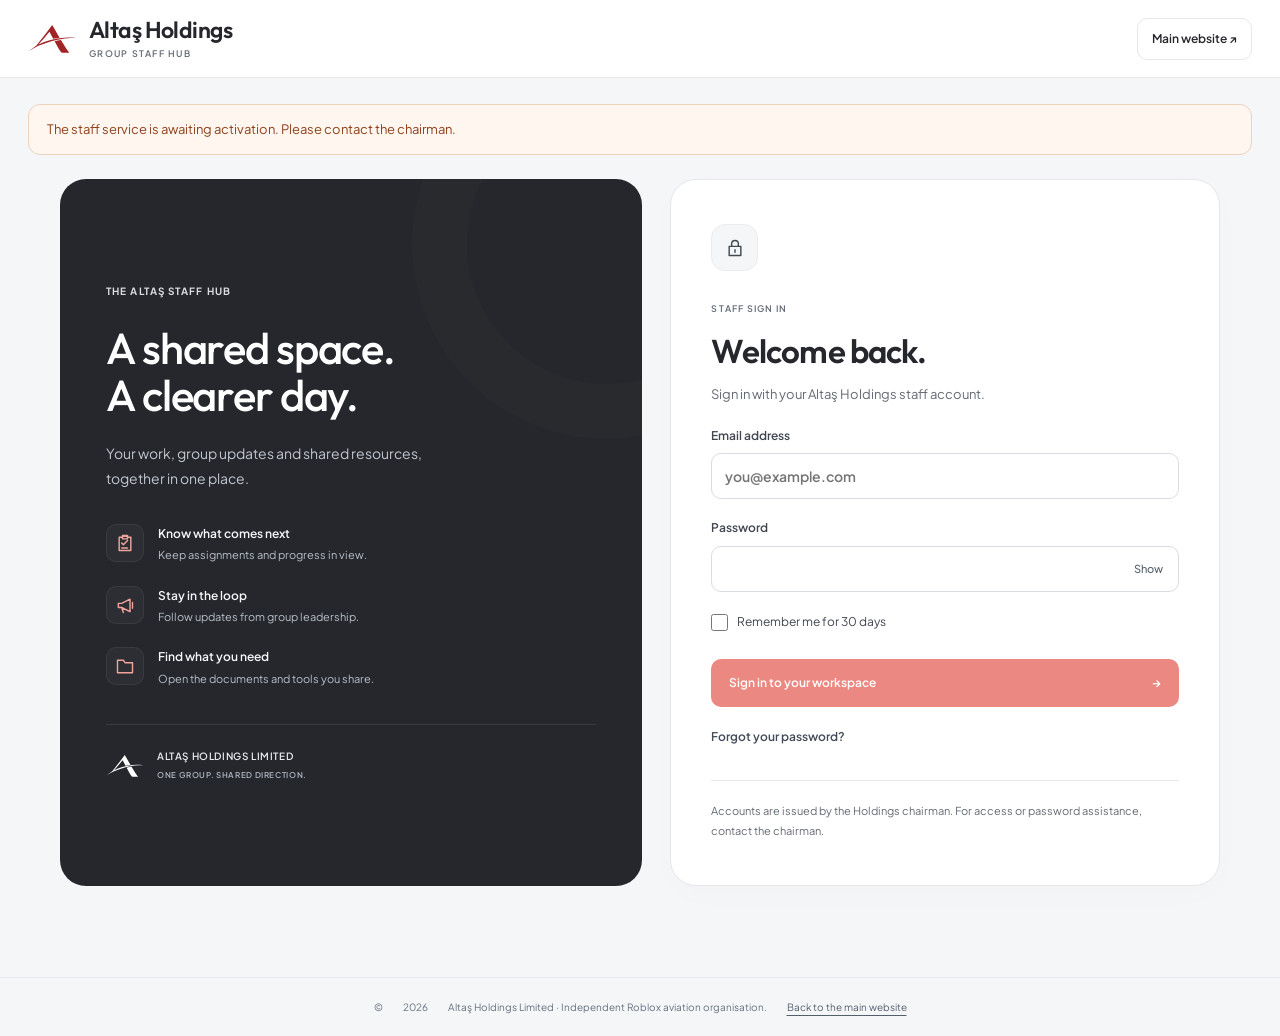
==== commit fc1538ea: "Add private one-use chairman password recovery while preserving staff accounts and work" ====
--- a/staff/index.html
+++ b/staff/index.html
@@ -1,5 +1,5 @@
 <!doctype html>
-<html lang="en"><head><meta charset="utf-8"><meta name="viewport" content="width=device-width,initial-scale=1"><meta name="robots" content="noindex,nofollow"><meta name="theme-color" content="#8b253b"><title>Staff Hub | Altaş Holdings</title><link rel="preconnect" href="https://fonts.googleapis.com"><link rel="preconnect" href="https://fonts.gstatic.com" crossorigin><link href="https://fonts.googleapis.com/css2?family=Outfit:wght@400;500;600;700&family=Plus+Jakarta+Sans:wght@400;500;600;700&display=swap" rel="stylesheet"><link rel="stylesheet" href="/staff/hub.css?v=launch-20261030"><script src="/staff/hub.js?v=launch-20261030" defer></script></head>
+<html lang="en"><head><meta charset="utf-8"><meta name="viewport" content="width=device-width,initial-scale=1"><meta name="robots" content="noindex,nofollow"><meta name="theme-color" content="#8b253b"><title>Staff Hub | Altaş Holdings</title><link rel="preconnect" href="https://fonts.googleapis.com"><link rel="preconnect" href="https://fonts.gstatic.com" crossorigin><link href="https://fonts.googleapis.com/css2?family=Outfit:wght@400;500;600;700&family=Plus+Jakarta+Sans:wght@400;500;600;700&display=swap" rel="stylesheet"><link rel="stylesheet" href="/staff/hub.css?v=recovery-20261031"><script src="/staff/hub.js?v=recovery-20261031" defer></script></head>
 <body><a class="skip-link" href="#hub-main">Skip to workspace</a><header><a class="brand" href="/#/home"><img src="/assets/atlas-logo.svg" alt=""><span>Altaş Holdings<small>GROUP STAFF HUB</small></span></a><a class="back" href="/#/home">Main website ↗</a></header>
 <main id="hub-main" tabindex="-1">
 <div id="loading" class="loading" role="status"><span class="loading-dot" aria-hidden="true"></span>Opening your workspace…</div>
@@ -7,6 +7,9 @@
 <section id="auth" class="auth" hidden><div class="intro"><span class="eyebrow">THE ALTAŞ STAFF HUB</span><h1>A shared space.<br>A clearer day.</h1><p>Your work, group updates and shared resources, together in one place.</p><ul class="auth-benefits"><li><span data-icon="tasks" aria-hidden="true"></span><div><strong>Know what comes next</strong><span>Keep assignments and progress in view.</span></div></li><li><span data-icon="announcements" aria-hidden="true"></span><div><strong>Stay in the loop</strong><span>Follow updates from group leadership.</span></div></li><li><span data-icon="resources" aria-hidden="true"></span><div><strong>Find what you need</strong><span>Open the documents and tools you share.</span></div></li></ul><div class="intro-note"><img src="/assets/atlas-logo.svg" alt=""><div>ALTAŞ HOLDINGS LIMITED<span>ONE GROUP. SHARED DIRECTION.</span></div></div></div>
 <div class="auth-card"><span class="auth-lock" data-icon="lock" aria-hidden="true"></span><span class="tag">STAFF SIGN IN</span><h2 id="auth-title">Welcome back.</h2><p id="auth-description">Sign in with your Altaş Holdings staff account.</p>
 <form id="login-form"><label>Email address<input type="email" name="email" autocomplete="username" required maxlength="254" placeholder="you@example.com"></label><label>Password<input type="password" name="password" autocomplete="current-password" required maxlength="128"></label><label class="check"><input type="checkbox" name="remember">Remember me for 30 days</label><button type="submit">Sign in to your workspace <span aria-hidden="true">→</span></button></form>
+<button type="button" class="text-button" id="forgot-password">Forgot your password?</button>
+<div id="recovery-help" hidden><p class="form-help">Ask the person who manages your Altaş account for a private recovery link. Open the link to choose a new password and keep your account and work.</p><p class="form-help">Recovery links can be used once and expire for your security. No email is sent automatically.</p></div>
+<form id="reset-form" hidden><label>New password<input type="password" name="password" autocomplete="new-password" required minlength="6" maxlength="128"></label><label>Confirm new password<input type="password" name="confirm" autocomplete="new-password" required minlength="6" maxlength="128"></label><p class="form-help">Use at least 6 characters. Updating your password signs out your other sessions.</p><button type="submit">Save new password <span aria-hidden="true">→</span></button></form>
 <form id="setup-form" hidden><p class="form-help">First-time setup is for the chairman only. Use the private setup key configured in Cloudflare.</p><label>Setup key<input type="password" name="setupKey" required minlength="32" autocomplete="off"></label><label>Your name<input name="name" required minlength="2" maxlength="80" autocomplete="name"></label><label>Email address<input type="email" name="email" required autocomplete="username" maxlength="254"></label><label>Create password<input type="password" name="password" required minlength="6" maxlength="128" autocomplete="new-password"></label><p class="form-help">Use at least 6 characters.</p><button type="submit">Create chairman account →</button></form>
 <form id="invite-form" hidden><p class="form-help">This invitation creates your individual Altaş staff account. Use at least 6 characters for your password.</p><label>Create password<input type="password" name="password" required minlength="6" maxlength="128" autocomplete="new-password"></label><label>Confirm password<input type="password" name="confirm" required minlength="6" maxlength="128" autocomplete="new-password"></label><button type="submit">Create my account →</button></form>
 <p class="auth-foot" id="auth-foot">Accounts are issued by the Holdings chairman. For access or password assistance, contact the chairman.</p><button class="text-button" id="setup-toggle" type="button" hidden>First-time chairman setup</button><a id="return-login" href="/staff/" hidden>Return to sign in</a></div></section>
--- a/staff/hub.css
+++ b/staff/hub.css
@@ -50,7 +50,10 @@
 button:hover{background:var(--deep)}
 button:disabled{opacity:.55;cursor:wait}
 form>button{margin-top:22px}
-#login-form>button,#invite-form>button,#setup-form>button{width:100%;display:flex;justify-content:space-between;align-items:center;gap:16px;min-height:48px;margin-top:25px}
+#login-form>button,#invite-form>button,#setup-form>button,#reset-form>button{width:100%;display:flex;justify-content:space-between;align-items:center;gap:16px;min-height:48px;margin-top:25px}
+#forgot-password{margin-top:12px;min-height:36px}
+#recovery-help{margin:24px 0}
+#return-login{display:inline-block;margin-top:18px}
 .check{display:flex;align-items:center;gap:9px;font-size:12px;font-weight:400;margin-top:18px;min-height:24px}
 .check input{margin:0;width:17px;height:17px;min-height:0;flex:none;accent-color:var(--wine)}
 .password-field{position:relative}
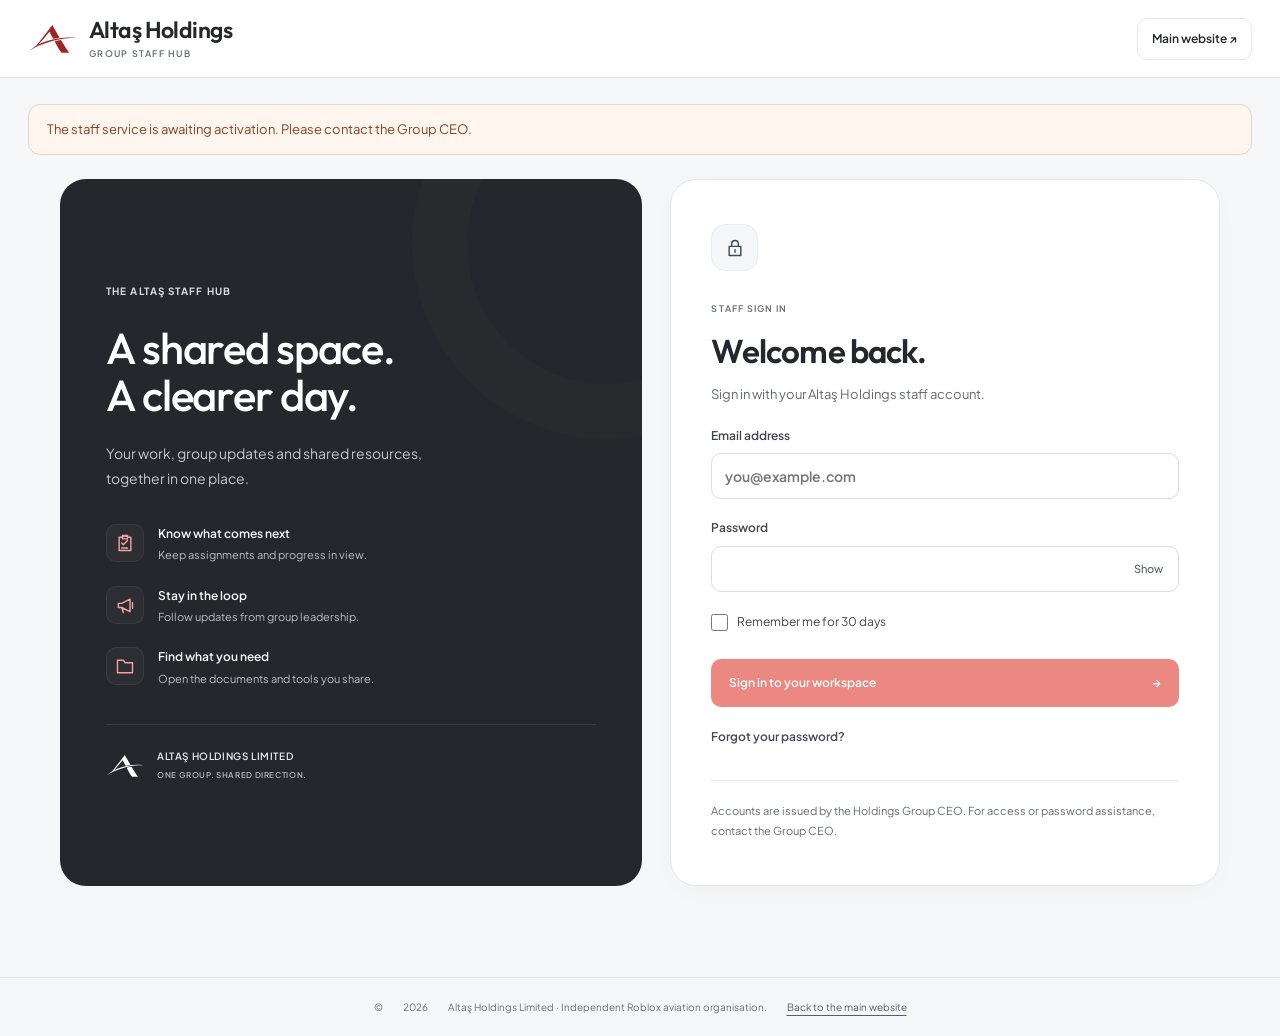
==== commit 6307a24d: "Make Group Chief Executive Officer the protected Altaş owner position and remove Chairman from the w" ====
--- a/staff/index.html
+++ b/staff/index.html
@@ -1,5 +1,5 @@
 <!doctype html>
-<html lang="en"><head><meta charset="utf-8"><meta name="viewport" content="width=device-width,initial-scale=1"><meta name="robots" content="noindex,nofollow"><meta name="theme-color" content="#8b253b"><title>Staff Hub | Altaş Holdings</title><link rel="preconnect" href="https://fonts.googleapis.com"><link rel="preconnect" href="https://fonts.gstatic.com" crossorigin><link href="https://fonts.googleapis.com/css2?family=Outfit:wght@400;500;600;700&family=Plus+Jakarta+Sans:wght@400;500;600;700&display=swap" rel="stylesheet"><link rel="stylesheet" href="/staff/hub.css?v=recovery-20261031"><script src="/staff/hub.js?v=recovery-20261031" defer></script></head>
+<html lang="en"><head><meta charset="utf-8"><meta name="viewport" content="width=device-width,initial-scale=1"><meta name="robots" content="noindex,nofollow"><meta name="theme-color" content="#8b253b"><title>Staff Hub | Altaş Holdings</title><link rel="preconnect" href="https://fonts.googleapis.com"><link rel="preconnect" href="https://fonts.gstatic.com" crossorigin><link href="https://fonts.googleapis.com/css2?family=Outfit:wght@400;500;600;700&family=Plus+Jakarta+Sans:wght@400;500;600;700&display=swap" rel="stylesheet"><link rel="stylesheet" href="/staff/hub.css?v=ceo-20261031"><script src="/staff/hub.js?v=ceo-20261031" defer></script></head>
 <body><a class="skip-link" href="#hub-main">Skip to workspace</a><header><a class="brand" href="/#/home"><img src="/assets/atlas-logo.svg" alt=""><span>Altaş Holdings<small>GROUP STAFF HUB</small></span></a><a class="back" href="/#/home">Main website ↗</a></header>
 <main id="hub-main" tabindex="-1">
 <div id="loading" class="loading" role="status"><span class="loading-dot" aria-hidden="true"></span>Opening your workspace…</div>
@@ -10,22 +10,22 @@
 <button type="button" class="text-button" id="forgot-password">Forgot your password?</button>
 <div id="recovery-help" hidden><p class="form-help">Ask the person who manages your Altaş account for a private recovery link. Open the link to choose a new password and keep your account and work.</p><p class="form-help">Recovery links can be used once and expire for your security. No email is sent automatically.</p></div>
 <form id="reset-form" hidden><label>New password<input type="password" name="password" autocomplete="new-password" required minlength="6" maxlength="128"></label><label>Confirm new password<input type="password" name="confirm" autocomplete="new-password" required minlength="6" maxlength="128"></label><p class="form-help">Use at least 6 characters. Updating your password signs out your other sessions.</p><button type="submit">Save new password <span aria-hidden="true">→</span></button></form>
-<form id="setup-form" hidden><p class="form-help">First-time setup is for the chairman only. Use the private setup key configured in Cloudflare.</p><label>Setup key<input type="password" name="setupKey" required minlength="32" autocomplete="off"></label><label>Your name<input name="name" required minlength="2" maxlength="80" autocomplete="name"></label><label>Email address<input type="email" name="email" required autocomplete="username" maxlength="254"></label><label>Create password<input type="password" name="password" required minlength="6" maxlength="128" autocomplete="new-password"></label><p class="form-help">Use at least 6 characters.</p><button type="submit">Create chairman account →</button></form>
+<form id="setup-form" hidden><p class="form-help">First-time setup is for the Group CEO only. Use the private setup key configured in Cloudflare.</p><label>Setup key<input type="password" name="setupKey" required minlength="32" autocomplete="off"></label><label>Your name<input name="name" required minlength="2" maxlength="80" autocomplete="name"></label><label>Email address<input type="email" name="email" required autocomplete="username" maxlength="254"></label><label>Create password<input type="password" name="password" required minlength="6" maxlength="128" autocomplete="new-password"></label><p class="form-help">Use at least 6 characters.</p><button type="submit">Create Group CEO account →</button></form>
 <form id="invite-form" hidden><p class="form-help">This invitation creates your individual Altaş staff account. Use at least 6 characters for your password.</p><label>Create password<input type="password" name="password" required minlength="6" maxlength="128" autocomplete="new-password"></label><label>Confirm password<input type="password" name="confirm" required minlength="6" maxlength="128" autocomplete="new-password"></label><button type="submit">Create my account →</button></form>
-<p class="auth-foot" id="auth-foot">Accounts are issued by the Holdings chairman. For access or password assistance, contact the chairman.</p><button class="text-button" id="setup-toggle" type="button" hidden>First-time chairman setup</button><a id="return-login" href="/staff/" hidden>Return to sign in</a></div></section>
-<section id="workspace" class="workspace" hidden><aside><div class="workspace-label"><img src="/assets/atlas-logo.svg" alt=""><span>GROUP WORKSPACE<small>Altaş Holdings</small></span></div><button type="button" id="workspace-menu" class="workspace-menu" aria-expanded="false" aria-controls="workspace-nav">Workspace menu ▾</button><nav id="workspace-nav" aria-label="Staff hub"><button type="button" class="nav-item active " data-tab="overview"><span data-icon="overview" aria-hidden="true"></span><span class="nav-label">Overview</span></button><button type="button" class="nav-item  " data-tab="tasks"><span data-icon="tasks" aria-hidden="true"></span><span class="nav-label">Tasks</span></button><button type="button" class="nav-item  " data-tab="announcements"><span data-icon="announcements" aria-hidden="true"></span><span class="nav-label">Announcements</span></button><button type="button" class="nav-item  " data-tab="resources"><span data-icon="resources" aria-hidden="true"></span><span class="nav-label">Documents & links</span></button><span class="nav-group-label management-only" hidden>MANAGEMENT</span><button type="button" class="nav-item  management-only" data-tab="directory" hidden><span data-icon="directory" aria-hidden="true"></span><span class="nav-label">Staff directory</span></button><button type="button" class="nav-item  chairman-only" data-tab="team" hidden><span data-icon="team" aria-hidden="true"></span><span class="nav-label">Staff management</span></button><button type="button" class="nav-item  chairman-only" data-tab="ranks" hidden><span data-icon="ranks" aria-hidden="true"></span><span class="nav-label">Ranks & permissions</span></button><button type="button" class="nav-item  chairman-only" data-tab="activity" hidden><span data-icon="activity" aria-hidden="true"></span><span class="nav-label">Activity log</span></button><span class="nav-group-label">PERSONAL</span><button type="button" class="nav-item  " data-tab="account"><span data-icon="account" aria-hidden="true"></span><span class="nav-label">My account</span></button></nav><div class="aside-bottom"><span class="identity-avatar" id="identity-avatar" aria-hidden="true"></span><div id="identity"></div><button class="text-button" id="logout">Sign out</button></div></aside>
+<p class="auth-foot" id="auth-foot">Accounts are issued by the Holdings Group CEO. For access or password assistance, contact the Group CEO.</p><button class="text-button" id="setup-toggle" type="button" hidden>First-time Group CEO setup</button><a id="return-login" href="/staff/" hidden>Return to sign in</a></div></section>
+<section id="workspace" class="workspace" hidden><aside><div class="workspace-label"><img src="/assets/atlas-logo.svg" alt=""><span>GROUP WORKSPACE<small>Altaş Holdings</small></span></div><button type="button" id="workspace-menu" class="workspace-menu" aria-expanded="false" aria-controls="workspace-nav">Workspace menu ▾</button><nav id="workspace-nav" aria-label="Staff hub"><button type="button" class="nav-item active " data-tab="overview"><span data-icon="overview" aria-hidden="true"></span><span class="nav-label">Overview</span></button><button type="button" class="nav-item  " data-tab="tasks"><span data-icon="tasks" aria-hidden="true"></span><span class="nav-label">Tasks</span></button><button type="button" class="nav-item  " data-tab="announcements"><span data-icon="announcements" aria-hidden="true"></span><span class="nav-label">Announcements</span></button><button type="button" class="nav-item  " data-tab="resources"><span data-icon="resources" aria-hidden="true"></span><span class="nav-label">Documents & links</span></button><span class="nav-group-label management-only" hidden>MANAGEMENT</span><button type="button" class="nav-item  management-only" data-tab="directory" hidden><span data-icon="directory" aria-hidden="true"></span><span class="nav-label">Staff directory</span></button><button type="button" class="nav-item  owner-only" data-tab="team" hidden><span data-icon="team" aria-hidden="true"></span><span class="nav-label">Staff management</span></button><button type="button" class="nav-item  owner-only" data-tab="ranks" hidden><span data-icon="ranks" aria-hidden="true"></span><span class="nav-label">Ranks & permissions</span></button><button type="button" class="nav-item  owner-only" data-tab="activity" hidden><span data-icon="activity" aria-hidden="true"></span><span class="nav-label">Activity log</span></button><span class="nav-group-label">PERSONAL</span><button type="button" class="nav-item  " data-tab="account"><span data-icon="account" aria-hidden="true"></span><span class="nav-label">My account</span></button></nav><div class="aside-bottom"><span class="identity-avatar" id="identity-avatar" aria-hidden="true"></span><div id="identity"></div><button class="text-button" id="logout">Sign out</button></div></aside>
 <div class="workspace-body"><div class="workspace-top"><div><span id="workspace-section">Overview</span><small id="workspace-date"></small></div><span id="role-badge" class="tag"></span></div>
 <section class="tab" tabindex="-1" id="tab-overview"><div class="welcome"><div><span>YOUR GROUP WORKSPACE</span><h1 id="greeting">Welcome to Altaş.</h1><p>A clear view of your priorities and everything happening across the group.</p></div><button type="button" class="welcome-action" data-tab="tasks">View tasks <span aria-hidden="true">↗</span></button></div><div id="hub-stats" class="stats-grid" aria-label="Workspace summary"></div><div class="dashboard-grid"><section class="dashboard-panel"><div class="panel-heading"><div><span class="eyebrow">UP NEXT</span><h2 id="task-preview-title">Your task list</h2></div><button class="text-button" type="button" data-tab="tasks">View all <span aria-hidden="true">→</span></button></div><div id="overview-tasks" aria-live="polite"></div></section><section class="dashboard-panel"><div class="panel-heading"><div><span class="eyebrow">FROM THE GROUP</span><h2>Latest update</h2></div><button class="text-button" type="button" data-tab="announcements">View all <span aria-hidden="true">→</span></button></div><div id="overview-announcement" aria-live="polite"></div></section></div><div class="quick-grid"><button class="quick-card" type="button" data-tab="tasks"><span data-icon="tasks" aria-hidden="true"></span><div><h2>Tasks & assignments</h2><p>Your priorities and progress.</p></div><b aria-hidden="true">↗</b></button><button class="quick-card" type="button" data-tab="announcements"><span data-icon="announcements" aria-hidden="true"></span><div><h2>Announcements</h2><p>Updates from leadership.</p></div><b aria-hidden="true">↗</b></button><button class="quick-card" type="button" data-tab="resources"><span data-icon="resources" aria-hidden="true"></span><div><h2>Documents & links</h2><p>Your shared group toolkit.</p></div><b aria-hidden="true">↗</b></button></div><div class="section-line"><h2>Our airline group</h2><span>OWNED SUBSIDIARY</span></div><article class="company-card"><div class="company-mark" data-icon="airline" aria-hidden="true"></div><div><h3>Corendon Airlines Roblox</h3><p>Part of the Altaş Holdings group.</p></div><a href="https://corendonvirtual.zone.id/" target="_blank" rel="noopener noreferrer">Visit airline ↗</a></article><p class="subtle">Your Altaş account is managed by Holdings. Airline staff portals maintain their own access permissions.</p></section>
 <section class="tab" tabindex="-1" id="tab-announcements" hidden><div class="section-heading"><span class="eyebrow">FROM GROUP LEADERSHIP</span><h1>Announcements</h1><p>The latest updates for Altaş Holdings staff.</p></div><form id="announcement-form" class="panel management-only" hidden><h2>Publish an announcement</h2><label>Title<input name="title" required minlength="3" maxlength="120"></label><label>Message<textarea name="body" required minlength="5" maxlength="8000" rows="5"></textarea></label><button type="submit">Publish announcement →</button></form><div id="announcements-list"></div></section>
 <section class="tab" tabindex="-1" id="tab-resources" hidden><div class="section-heading"><span class="eyebrow">THE GROUP TOOLKIT</span><h1>Documents & links</h1><p>Shared resources for your work at Holdings.</p></div><form id="resource-form" class="panel management-only" hidden><h2>Add a shared resource</h2><label>Title<input name="title" required minlength="2" maxlength="120"></label><label>HTTPS link<input name="url" type="url" required placeholder="https://…" maxlength="2000"></label><p class="form-help">Set access permissions in the document’s own service before sharing a link.</p><button type="submit">Add resource →</button></form><div id="resources-list"></div></section>
-<section class="tab" tabindex="-1" id="tab-team" hidden><div class="section-heading"><span class="eyebrow">CHAIRMAN CONTROLS</span><h1>Staff management</h1><p>Invite Holdings staff and manage their access. Assign ranks and departments in the Staff directory.</p></div><form id="new-invite-form" class="panel"><h2>Invite a staff member</h2><div class="fields"><label>Staff name<input name="name" required minlength="2" maxlength="80"></label><label>Email address<input name="email" type="email" required maxlength="254"></label></div><button type="submit">Create invitation →</button><p class="form-help">Invitation links expire after 48 hours. Share each link privately with its intended staff member.</p></form><div id="invite-result" class="panel" hidden><h3>Invitation ready</h3><p>Copy this link and send it privately to the staff member. It is not emailed automatically.</p><label>Private invitation link<input id="invite-link" readonly></label><button id="copy-invite" type="button">Copy invitation link</button></div><h2 class="list-heading">Staff accounts</h2><div id="staff-list"></div><h2 class="list-heading">Pending invitations</h2><div id="pending-list"></div></section>
+<section class="tab" tabindex="-1" id="tab-team" hidden><div class="section-heading"><span class="eyebrow">CEO CONTROLS</span><h1>Staff management</h1><p>Invite Holdings staff and manage their access. Assign ranks and departments in the Staff directory.</p></div><form id="new-invite-form" class="panel"><h2>Invite a staff member</h2><div class="fields"><label>Staff name<input name="name" required minlength="2" maxlength="80"></label><label>Email address<input name="email" type="email" required maxlength="254"></label></div><button type="submit">Create invitation →</button><p class="form-help">Invitation links expire after 48 hours. Share each link privately with its intended staff member.</p></form><div id="invite-result" class="panel" hidden><h3>Invitation ready</h3><p>Copy this link and send it privately to the staff member. It is not emailed automatically.</p><label>Private invitation link<input id="invite-link" readonly></label><button id="copy-invite" type="button">Copy invitation link</button></div><h2 class="list-heading">Staff accounts</h2><div id="staff-list"></div><h2 class="list-heading">Pending invitations</h2><div id="pending-list"></div></section>
 
 <section class="tab" tabindex="-1" id="tab-tasks" hidden><div class="section-heading"><span class="eyebrow">WORK & PRIORITIES</span><h1>Tasks & assignments</h1><p>Management can assign work. Staff can track and update their own tasks.</p></div>
 <form id="task-form" class="panel management-only" hidden><h2>Assign a task</h2><label>Title<input name="title" required minlength="3" maxlength="120"></label><label>Details<textarea name="description" maxlength="4000" rows="3"></textarea></label><div class="fields"><label>Assign to<select name="assignee_id" id="task-assignee" required></select></label><label>Due date (optional)<input type="date" name="due_date"></label></div><label>Priority<select name="priority"><option value="normal">Normal</option><option value="high">High</option></select></label><button type="submit">Assign task →</button></form>
 <div class="toolbar"><label>Show tasks<select id="task-filter"><option value="open">Open tasks</option><option value="all">All tasks</option><option value="done">Completed tasks</option></select></label><button type="button" class="secondary" id="refresh-tasks">Refresh</button></div><div id="tasks-list"></div></section>
-<section class="tab" tabindex="-1" id="tab-directory" hidden><div class="section-heading"><span class="eyebrow">OUR PEOPLE</span><h1>Staff directory</h1><p>Find staff by name, rank or department. The chairman can update assignments here.</p></div><label class="search-label">Search staff<input type="search" id="staff-search" placeholder="Name, rank, department…" maxlength="100"></label><div id="directory-list"></div></section>
-<section class="tab" tabindex="-1" id="tab-ranks" hidden><div class="section-heading"><span class="eyebrow">CHAIRMAN CONTROLS</span><h1>Ranks & permissions</h1><p>Create ranks and choose their portal permissions. Rank names do not grant chairman access.</p></div><div class="panel permission-note"><h2>Access levels</h2><p><strong>Chairman:</strong> staff invitations, access, ranks, activity log and all management tools.</p><p><strong>Management:</strong> announcements, shared resources, staff directory and task assignments.</p><p><strong>Standard staff:</strong> read announcements and resources, update their own tasks and account.</p></div><form id="rank-form" class="panel"><h2>Create a rank</h2><label>Rank name<input name="name" required minlength="2" maxlength="60" placeholder="e.g. Digital Development Lead"></label><label>Portal permissions<select name="management"><option value="false">Standard staff</option><option value="true">Management</option></select></label><button type="submit">Create rank →</button></form><div id="ranks-list"></div></section>
-<section class="tab" tabindex="-1" id="tab-activity" hidden><div class="section-heading"><span class="eyebrow">CHAIRMAN CONTROLS</span><h1>Management activity</h1><p>The latest 100 changes to ranks, access, announcements, resources and tasks.</p></div><button id="refresh-activity" type="button" class="secondary">Refresh log</button><div id="activity-list"></div></section>
+<section class="tab" tabindex="-1" id="tab-directory" hidden><div class="section-heading"><span class="eyebrow">OUR PEOPLE</span><h1>Staff directory</h1><p>Find staff by name, rank or department. The Group CEO can update assignments here.</p></div><label class="search-label">Search staff<input type="search" id="staff-search" placeholder="Name, rank, department…" maxlength="100"></label><div id="directory-list"></div></section>
+<section class="tab" tabindex="-1" id="tab-ranks" hidden><div class="section-heading"><span class="eyebrow">CEO CONTROLS</span><h1>Ranks & permissions</h1><p>Manage positions across the Altaş group. Company tags and Discord bots are separate from staff ranks.</p></div><div class="panel permission-note"><h2>Access levels</h2><p><strong>Group CEO:</strong> staff invitations, access, ranks, activity log and all management tools.</p><p><strong>Management:</strong> announcements, shared resources, staff directory and task assignments.</p><p><strong>Standard staff:</strong> read announcements and resources, update their own tasks and account.</p></div><details class="panel discord-rank-guide"><summary>Discord role order</summary><p class="form-help">Use these roles from highest to lowest in your Altaş Discord server. Keep subsidiary company tags, community roles and bots below the staff hierarchy.</p><ol id="discord-rank-order"></ol><button type="button" class="secondary" id="copy-discord-ranks">Copy Discord ranks</button><p class="form-help">Discord roles do not automatically grant Staff Hub access. Only the Group CEO can assign website ranks and manage accounts.</p></details><form id="rank-form" class="panel"><h2>Create a rank</h2><label>Rank name<input name="name" required minlength="2" maxlength="60" placeholder="e.g. Group Communications Lead"></label><label>Portal permissions<select name="management"><option value="false">Standard staff</option><option value="true">Management</option></select></label><button type="submit">Create rank →</button></form><div id="ranks-list"></div></section>
+<section class="tab" tabindex="-1" id="tab-activity" hidden><div class="section-heading"><span class="eyebrow">CEO CONTROLS</span><h1>Management activity</h1><p>The latest 100 changes to ranks, access, announcements, resources and tasks.</p></div><button id="refresh-activity" type="button" class="secondary">Refresh log</button><div id="activity-list"></div></section>
 <section class="tab" tabindex="-1" id="tab-account" hidden><div class="section-heading"><span class="eyebrow">PERSONAL SETTINGS</span><h1>My account</h1><p id="account-summary"></p></div><form id="password-form" class="panel"><h2>Change password</h2><label>Current password<input type="password" name="currentPassword" required autocomplete="current-password" maxlength="128"></label><label>New password<input type="password" name="password" required minlength="6" maxlength="128" autocomplete="new-password"></label><label>Confirm new password<input type="password" name="confirm" required minlength="6" maxlength="128" autocomplete="new-password"></label><p class="form-help">Use at least 6 characters. Changing your password signs out your other sessions.</p><button type="submit">Update password →</button></form></section>
 </div></section></main><footer>© <span id="year"></span> Altaş Holdings Limited · Independent Roblox aviation organisation.<a href="/#/home">Back to the main website</a></footer><noscript><p class="noscript-note">Please enable JavaScript to sign in to the Staff Hub. <a href="/#/home">Return to the main website</a></p></noscript></body></html>
 
--- a/staff/hub.css
+++ b/staff/hub.css
@@ -53,6 +53,10 @@
 #login-form>button,#invite-form>button,#setup-form>button,#reset-form>button{width:100%;display:flex;justify-content:space-between;align-items:center;gap:16px;min-height:48px;margin-top:25px}
 #forgot-password{margin-top:12px;min-height:36px}
 #recovery-help{margin:24px 0}
+.discord-rank-guide summary{font-weight:600;font-size:16px;cursor:pointer;min-height:24px}
+.discord-rank-guide[open] summary{margin-bottom:16px}
+#discord-rank-order{padding-left:24px;margin:20px 0;color:var(--ink);line-height:1.8;font-size:13px}
+#discord-rank-order li{padding-left:5px;margin:5px 0;overflow-wrap:anywhere}
 #return-login{display:inline-block;margin-top:18px}
 .check{display:flex;align-items:center;gap:9px;font-size:12px;font-weight:400;margin-top:18px;min-height:24px}
 .check input{margin:0;width:17px;height:17px;min-height:0;flex:none;accent-color:var(--wine)}
